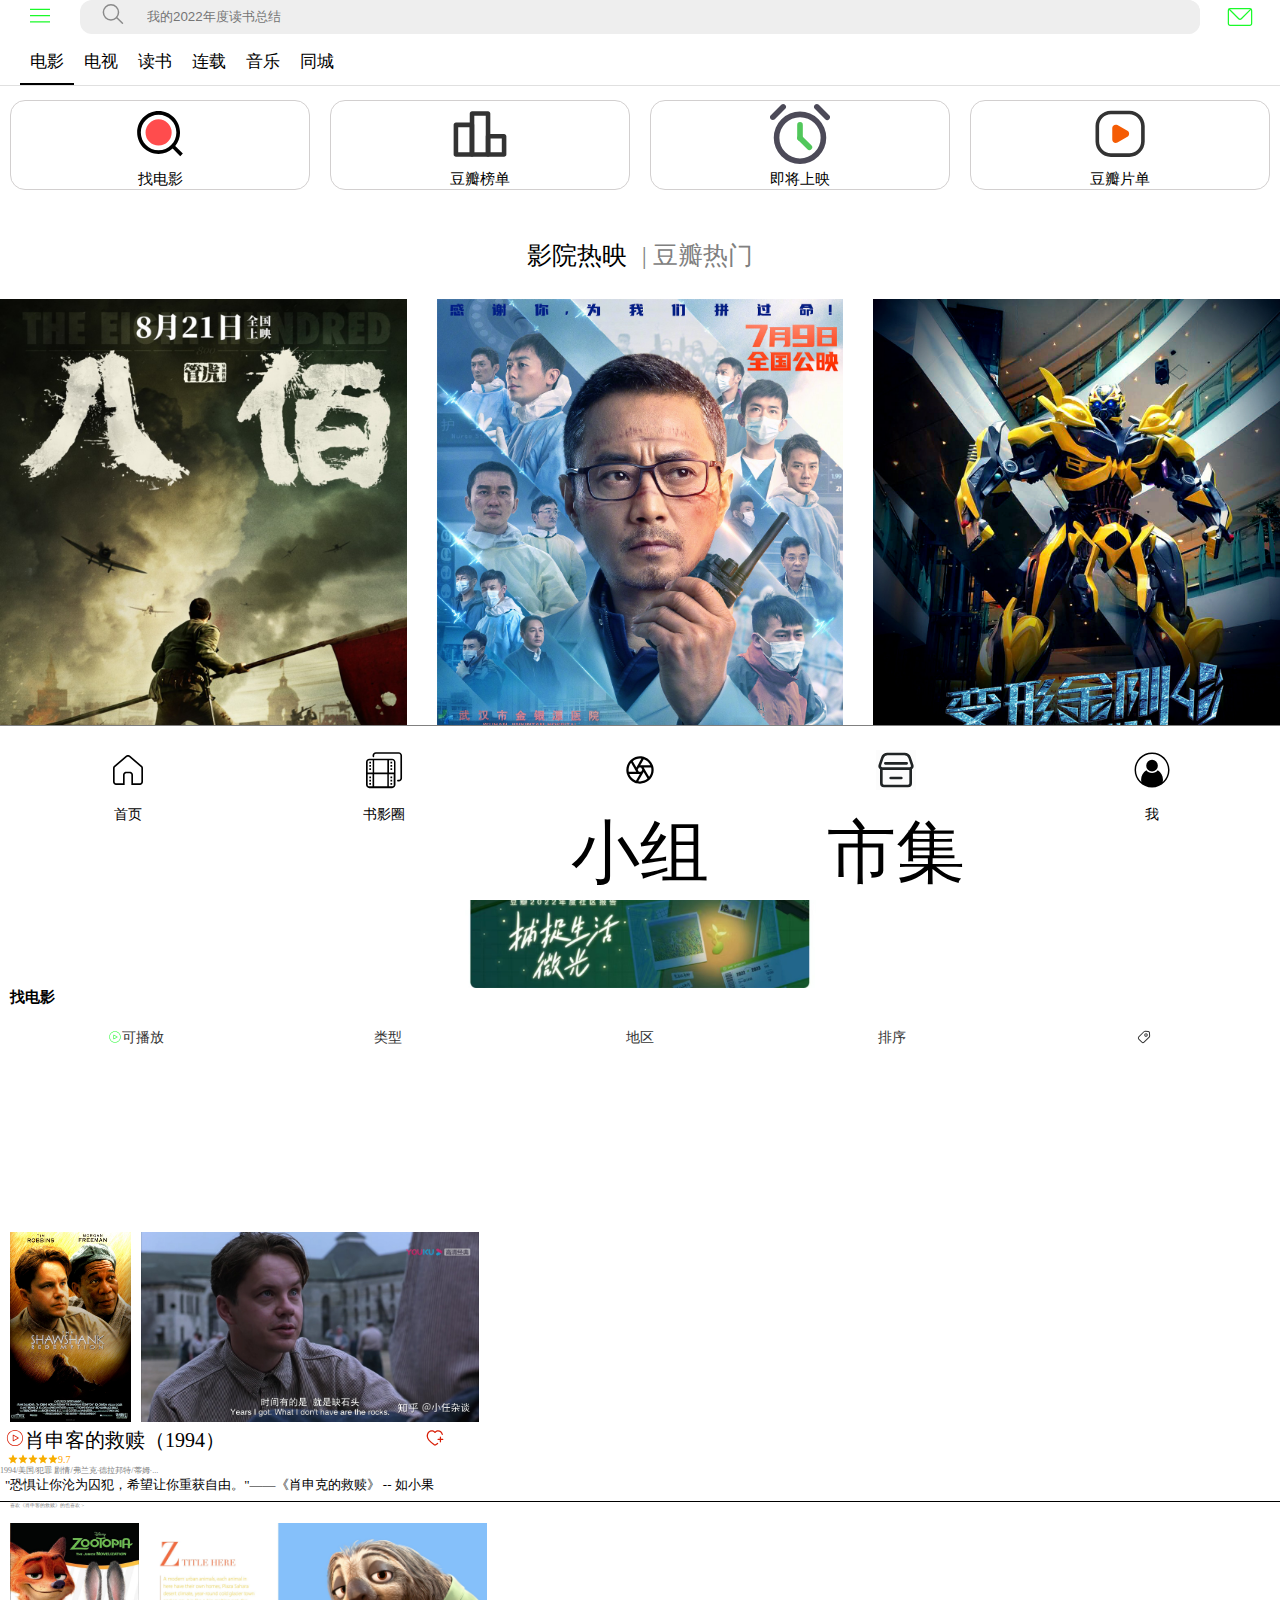
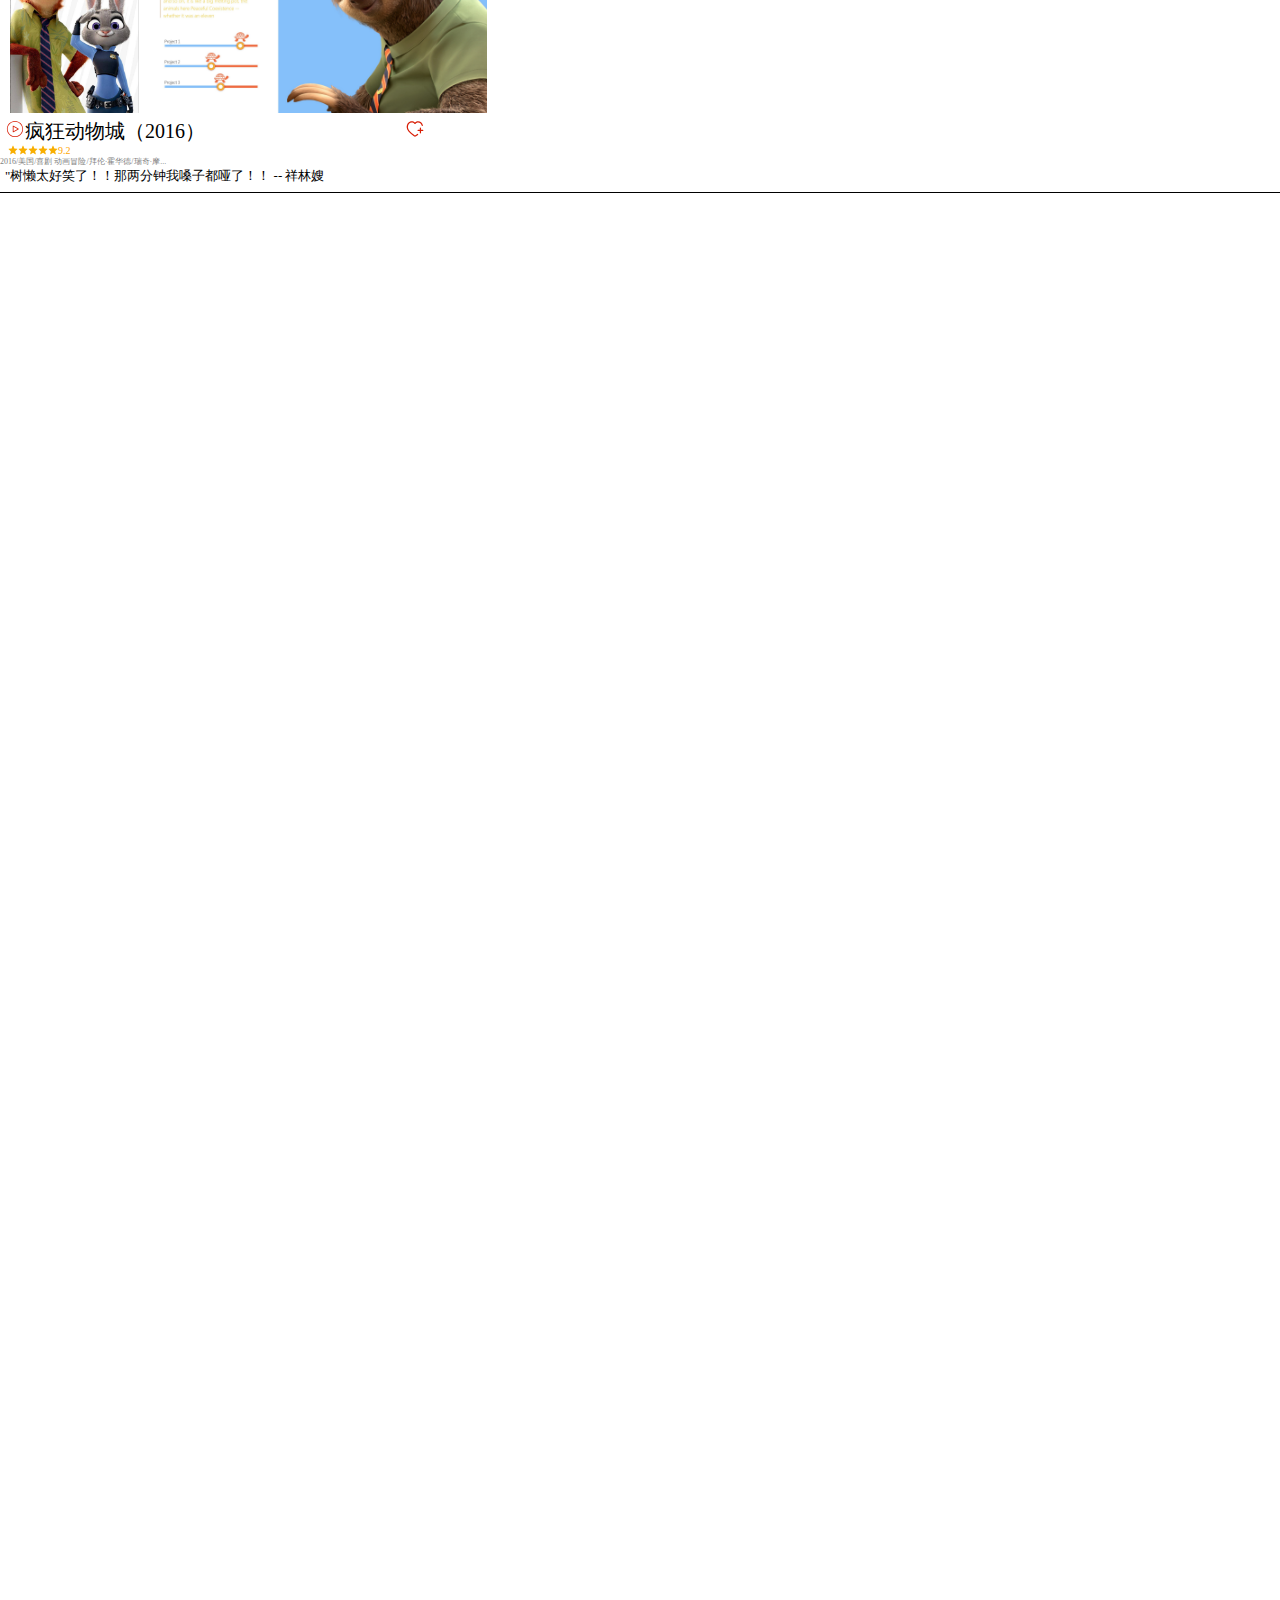
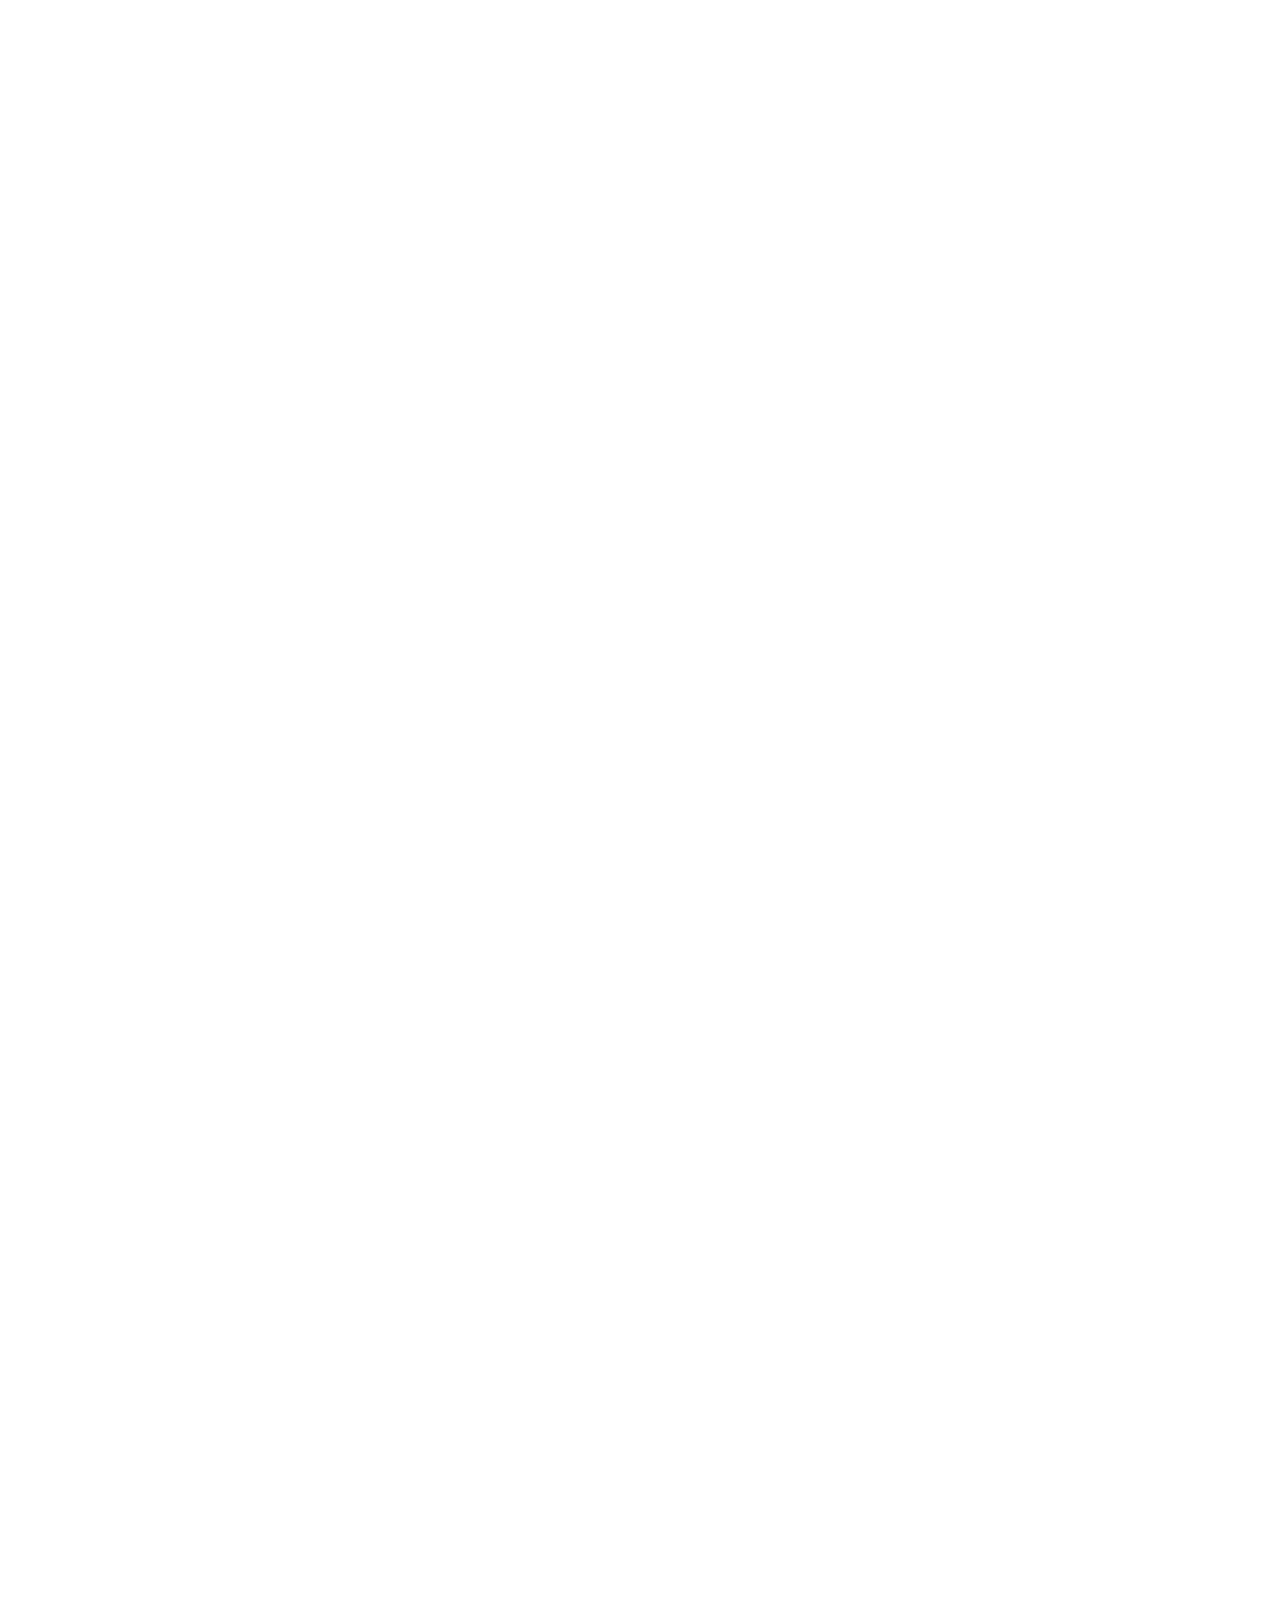
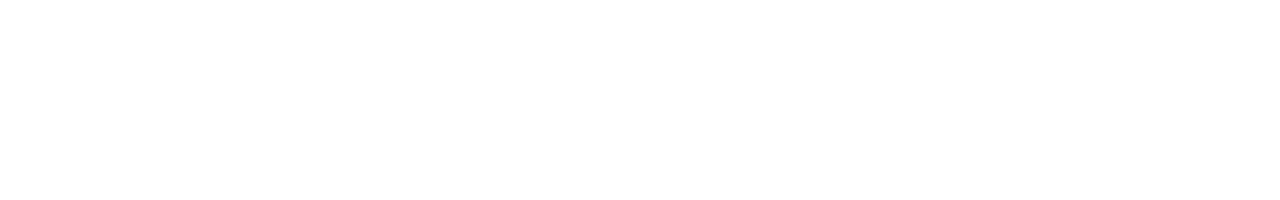
==== 3rd.html @ 73b3c6be "first app" ====
<!DOCTYPE html>
<html lang="en">

<head>
  <meta charset="UTF-8">
  <meta name="apple-mobile-web-app-capable" content="yes">
  <meta name="apple-mobile-web-app-status-bar-style" content="black">
  <meta name="format-detection" content="telephone=no">
  <meta name="viewport" content="width=device-width, initial-scale=1.0, maximum-scale=1.0, user-scalable=0, shrink-to-fit=no, viewport-fit=cover">
  <title>20001010421-周恩鳌</title>
  <script src="./font/iconfont.js"></script>
  <link rel="stylesheet" href="./css/pub.css">
  <link rel="stylesheet" href="./js/swiper/swiper-bundle.css">

  <style>
    .icon {
      width: 1em;
      height: 1em;
      vertical-align: -0.15em;
      fill: currentColor;
      overflow: hidden;
    }

    .botton {
      border-top-style: solid;
      border-width: 1px;
      border-color: gray;
      position: fixed;
      left: 0;
      bottom: 0;
      width: 100%;
      background-color: #fff;
      z-index: 9;
      display: flex;
    }

    .botton li {
      width: 20%;
      text-align: center;
    }

    .botton svg {
      font-size: 40px;
      margin: 5px auto;
    }

    #header {
      z-index: 9999;
      background-color: #fff;
      width: 100%;
      display: flex;
      margin-bottom: 4px;
      position: fixed;
    }

    #header>span:first-child {
      font-size: 30px;
      padding: 0 25px;

      line-height: 30px;
    }

    #header>div>span:nth-child(1) {

      font-size: 25px;
    }

    #header div {
      flex-grow: 1;
      background-color: #eee;
      border-radius: 12px;
      display: flex;
    }

    #header div span {
      margin: 0 20px;
      line-height: 30px;
    }

    #header input {
      border: none;
      outline: none;
      background-color: #eee;
      line-height: 30px;
      flex-grow: 1;
      border-radius: 12px;
    }

    #header>span:last-child {
      padding: 0 25px;
      font-size: 30px;
    }

    .tab {
      height: 5000px;



    }

    .tt {
      z-index: 9999;
      position: fixed;
      width: 100%;
      display: flex;
      border-bottom: 1px solid #e0e0e0;
      padding: 0 20px;
      margin-top: 40px;
      background-color: #fff;
    }

    .tt span {
      padding: 10px;
      text-align: center;
      font-size: 17px;
      background-color: #fff;

    }

    .tt .cur {
      border-bottom: 2px solid black;

      color: #000;



    }

    .tc {

      font-size: 60px;
      text-align: center;

      display: none;
    }

    .one {
      background-color: #fff;
      width: 100%;
      display: flex;
    }

    .one p {
      font-size: 15px;
    }

    .one li {
      border-style: solid;
      border-width: 1px;
      border-color: rgb(210, 207, 207);
      width: 25%;

      border-radius: 15px;
      margin: 100px 10px 0 10px;
    }

    div span {
      display: block;
      font-size: 25px;
      text-align: left;
    }

    .move {


      margin: 20px 0;


    }

    .move span {
      display: inline;

    }

    .move span:nth-child(2) {
      color: grey;
    }

    .swiper-slide {
      text-align: center;

    }

    .swiper-slide img {
      background-color: #eee;
      display: block;
      width: 100%;
      height: 100%;
      object-fit: cover;
    }

    .swiper-slide h4 {
      font-size: 10px;


    }

    .report {
      background-color: #fff;
      height: 100px;
      display: flex;
      margin: 0 auto;
      width: fit-content;

    }

    .found-move>h3 {
      font-size: 15px;
      text-align: left;
      Text-indent: 10px;
    }
    li {
      list-style-type: none;
    }

    a {
      text-decoration: none;
      font-size: 14px;
    }

    .nav,
    .bav {
      height: 200px;
      margin: 10px;
    }

    .nav>li,
    .bav>li {
      position: relative;
      float: left;
      width: 20%;
      height: 41px;
      text-align: center;
      font-size: 20px;
    }

    .nav li a,
    .bav li a {
      display: block;
      width: 100%;
      height: 100%;
      line-height: 41px;
      color: #333;
    }

    .nav>li>a:hover,
    .bav>li>a:hover {
      background-color: #eee;

    }

    .nav ul,
    .bav ul {
      display: none;
      position: absolute;

      left: 0;
      width: 100%;


    }

    .nav ul li,
    .bav ul li {
      border-radius: 7px;
      margin: 10px 0;
      border: 1px solid rgb(198, 195, 195);
    }

    .nav ul li a:hover,
    .bav ul li a:hover {
      background-color: rgb(225, 254, 225);
      color: rgb(6, 211, 6);
    }

    .bofang {
      margin-left: 5px;
      display: flex;
      height: 200px;
    }

    .bofang img {
      margin: 5px;
    }

    .name p {
      float: left;
      font-size: 20px;
      text-align: left;
      text-indent: 5px;
    }

    .name span {
      float: left;
      display: block;
      font-size: 20px;

    }

    .name span:nth-child(3) {
      margin-left: 200px;
    }

    .star {
      color: orange;
      clear: both;
      font-size: 10px;
      display: flex;
      margin-left: 8px;

    }

    .introduction {
      word-wrap: break-word;
    }

    .introduction span:first-child {
      font-size: 8px;
      color: grey;

    }

    .introduction p {
      width: 100%;
      font-size: 13px;
      border-bottom: 1px solid black;
      padding-bottom: 7px;
    }

    .like span {
      font-size: 5px;
      margin: 10px 10px;
      color: grey;


    }

    .jlist {


      margin-left: 10px;
    }

    .jlist>li {
      display: block;
      background-color: rgb(250, 250, 250);
      text-align: left;
      margin: 8px;


    }

    .txt {
      flex-grow: 1;
      
      display: flex;
      flex-wrap: wrap;
      /* 换行 */

    }

    .txt span {
      font-size: 5px;
      color: #a9a9a9a9;
      line-height: 18px;
      margin: 0;
    }

    .txt p {
      font-size: 20px;
      line-height: 32px;
      width: 100%;
    }

    .news {


      margin-left: 8px;
    }

    .jlist img {
      display: flex;
      width: 100%;
      height: 200px;

    }
  </style>
</head>

<body>
  <header id="header">
    <span>
      <svg class="icon" aria-hidden="true">
        <use xlink:href="#icon-caidan_o-copy"></use>
      </svg>
    </span>
    <div>
      <span>
        <svg class="icon" aria-hidden="true">
          <use xlink:href="#icon-Magnifier"></use>
        </svg>
      </span>
      <input type="text" placeholder="我的2022年度读书总结">

    </div>
    <span>
      <svg class="icon" aria-hidden="true">
        <use xlink:href="#icon-xinfeng"></use>
      </svg>
    </span>

  </header>
 






  <div class="tab">
    <div class="tt">
      <span class="cur">电影</span>
      <span>电视</span>
      <span>读书</span>
      <span>连载</span>
      <span>音乐</span>
      <span>同城</span>
    </div>
    <div class="tc" style="display:block">
      <ul class="one">
        <li>

          <svg class="icon" aria-hidden="true">
            <use xlink:href="#icon-sousuo"></use>
          </svg>
          <p>找电影</p>

        </li>

        <li>
          <svg class="icon" aria-hidden="true">
            <use xlink:href="#icon-bangdan"></use>
          </svg>
          <p>豆瓣榜单</p>
        </li>
        <li>
          <svg class="icon" aria-hidden="true">
            <use xlink:href="#icon-daojishi"></use>
          </svg>
          <p>即将上映</p>
        </li>
        <li>
          <svg class="icon" aria-hidden="true">
            <use xlink:href="#icon-bofang"></use>
          </svg>
          <p>豆瓣片单</p>
        </li>

      </ul>

      <div class="move">
        <span>影院热映</span>
        <span>| 豆瓣热门</span>


      </div>
      <div class="swiper mySwiper">
        <div class="swiper-wrapper">
          <div class="swiper-slide"> <img src="./img/bb.png" alt=" ">
            <h4>八佰</h4>
          </div>

          <div class="swiper-slide"><img src="./img/zgys.jpg" alt="">
            <h4>中国医生</h4>
          </div>
          <div class="swiper-slide"><img src="./img/bxjg4.png" alt="">
            <h4>变形金刚4</h4>
          </div>
          <div class="swiper-slide"><img src="./img/shxd.png" alt="">
            <h4>扫黑行动</h4>
          </div>
          <div class="swiper-slide"><img src="./img/mss.png" alt="">
            <h4>魔术师</h4>
          </div>
          <div class="swiper-slide"><img src="./img/wlgt.png" alt="">
            <h4>万里归途</h4>
          </div>
          <div class="swiper-slide"><img src="./img/afd.png" alt="">
            <h4>阿凡达：水之道</h4>
          </div>
          <div class="swiper-slide"><img src="./img/hhw.png" alt="">
            <h4>航海王</h4>
          </div>
          <div class="swiper-slide"><img src="./img/zzsc.png" alt="">
            <h4>沼泽深处的女孩</h4>
          </div>
        </div>
        <div class="swiper-pagination"></div>
        <div class="report">
          <img src="./img/20221218105411.jpg" alt="">
        </div>
        <div class="found-move">
          <h3>找电影</h3>
     
          <ul class="nav">
            <li>
              <a href="#"><svg class="icon" aria-hidden="true">
                  <use xlink:href="#icon-bofang1"> </use>
                </svg>可播放</a>
              <ul>
                <li>
                  <a href="">钢琴</a>
                </li>
                <li>

                  <a href="">爵士乐</a>
                </li>
                <li>
                  <a href="">警匪</a>
                </li>
              </ul>
            </li>
            <li>
              <a href="#">类型</a>
              <ul>
                <li>
                  <a href="">科幻</a>
                </li>
                <li>

                  <a href="">惊悚</a>
                </li>
                <li>
                  <a href="">喜剧</a>
                </li>
              </ul>
            </li>
            <li>
              <a href="#">地区</a>
              <ul>
                <li>
                  <a href="">美国</a>
                </li>
                <li>
                  <a href="">韩国</a>
                </li>
                <li>
                  <a href="">中国</a>
                </li>
              </ul>
            </li>
            <li>
              <a href="#">排序</a>
              <ul>
                <li>
                  <a href="">综合排序</a>
                </li>
                <li>
                  <a href="">近期热度</a>
                </li>
                <li>
                  <a href="">高分优先</a>
                </li>
              </ul>
            </li>
            <li>
              <a href="#"><svg class="icon" aria-hidden="true">
                  <use xlink:href="#icon-tag"> </use>
                </svg> </a>

            </li>
          </ul>
          <div class="bofang">
            <img src="./img/022945t2ceojyziumuo85i.jpg" alt="">
            <img src="./img/v2-3ebbb1c2c85be0e8a88e76271f45fd91_r.jpg" alt="">

          </div>
          <div class="name">
            <p>
              <svg class="icon" aria-hidden="true">
                <use xlink:href="#icon-bofang1-copy"> </use>
              </svg>
            </p>
            <span>
              肖申客的救赎（1994）
            </span>
            <span>
              <svg class="icon" aria-hidden="true">
                <use xlink:href="#icon-xiangkan"></use>
              </svg>

            </span>
            <ul class="star">
              <li>
                <svg class="icon" aria-hidden="true">
                  <use xlink:href="#icon-star"></use>
                </svg>
              </li>
              <li>
                <svg class="icon" aria-hidden="true">
                  <use xlink:href="#icon-star"></use>
                </svg>
              </li>
              <li>
                <svg class="icon" aria-hidden="true">
                  <use xlink:href="#icon-star"></use>
                </svg>
              </li>
              <li>
                <svg class="icon" aria-hidden="true">
                  <use xlink:href="#icon-star"></use>
                </svg>
              </li>
              <li>
                <svg class="icon" aria-hidden="true">
                  <use xlink:href="#icon-star"></use>
                </svg>
              </li>
              <li>
                9.7
              </li>

            </ul>
            <div class="introduction">
              <span>
                1994/美国/犯罪 剧情/弗兰克·德拉邦特/蒂姆·...
              </span>
              <p>"恐惧让你沦为囚犯，希望让你重获自由。"——《肖申克的救赎》 -- 如小果</p>

            </div>
          </div>
          <div class="like"><span>喜欢《肖申客的救赎》的也喜欢 ></span>
          </div>

          <div class="bofang">
            <img src="./img/6045ea3cd7f8a70001752735+L.png" alt="">
            <img src="./img/0169a356ea6c506ac7255885dc6f92.jpg@2o.jpg" alt="">

          </div>
          <div class="name">
            <p>
              <svg class="icon" aria-hidden="true">
                <use xlink:href="#icon-bofang1-copy"> </use>
              </svg>
            </p>
            <span>
              疯狂动物城（2016）
            </span>
            <span>
              <svg class="icon" aria-hidden="true">
                <use xlink:href="#icon-xiangkan"></use>
              </svg>

            </span>
            <ul class="star">
              <li>
                <svg class="icon" aria-hidden="true">
                  <use xlink:href="#icon-star"></use>
                </svg>
              </li>
              <li>
                <svg class="icon" aria-hidden="true">
                  <use xlink:href="#icon-star"></use>
                </svg>
              </li>
              <li>
                <svg class="icon" aria-hidden="true">
                  <use xlink:href="#icon-star"></use>
                </svg>
              </li>
              <li>
                <svg class="icon" aria-hidden="true">
                  <use xlink:href="#icon-star"></use>
                </svg>
              </li>
              <li>
                <svg class="icon" aria-hidden="true">
                  <use xlink:href="#icon-star"></use>
                </svg>
              </li>
              <li>
                9.2
              </li>

            </ul>
            <div class="introduction">
              <span>
                2016/美国/喜剧 动画冒险/拜伦·霍华德/瑞奇·摩...
              </span>
              <p>"树懒太好笑了！！那两分钟我嗓子都哑了！！ -- 祥林嫂</p>

            </div>
          </div>
          <!-- // -->



        </div>
      </div>

    </div>
    <div class="tc">
      <ul class="one">
        <li>

          <svg class="icon" aria-hidden="true">
            <use xlink:href="#icon-sousuo"></use>
          </svg>
          <p>找电视</p>

        </li>

        <li>
          <svg class="icon" aria-hidden="true">
            <use xlink:href="#icon-bangdan"></use>
          </svg>
          <p>豆瓣榜单</p>
        </li>
        <li>
          <svg class="icon" aria-hidden="true">
            <use xlink:href="#icon-daojishi"></use>
          </svg>
          <p>即将上映</p>
        </li>
        <li>
          <svg class="icon" aria-hidden="true">
            <use xlink:href="#icon-jihuabiao"></use>
          </svg>
          <p>播出时间表</p>
        </li>

      </ul>
      <div class="move">
        <span>热播新剧</span>
        <span>| 热播综艺</span>


      </div>

      <div class="swiper mySwiper">
        <div class="swiper-wrapper">
          <div class="swiper-slide"> <img src="./img/qy.jpg" alt=" ">
            <h4>庆余年</h4>
          </div>

          <div class="swiper-slide"><img src="./img/dssnz.jpg" alt="">
            <h4>大宋少年志</h4>
          </div>
          <div class="swiper-slide"><img src="./img/ygz.jpg" alt="">
            <h4>勇敢者</h4>
          </div>
          <div class="swiper-slide"><img src="./img/qgjc.jpg" alt="">
            <h4>千古玦尘</h4>
          </div>
          <div class="swiper-slide"><img src="./img/djdh2.jpg" alt="">
            <h4>大江大河2</h4>
          </div>
          <div class="swiper-slide"><img src="./img/dqg.jpg" alt="">
            <h4>大秦赋</h4>
          </div>
          <div class="swiper-slide"><img src="./img/wdqk.jpg" alt="">
            <h4>武动乾坤</h4>
          </div>
          <div class="swiper-slide"><img src="./img/xsj.jpg" alt="">
            <h4>新世界</h4>
          </div>
          <div class="swiper-slide"><img src="./img/ldx.jpg" alt="">
            <h4>狼殿下</h4>
          </div>
        </div>
        <div class="swiper-pagination"></div>
        <div class="report">
          <img src="./img/20221218213348.jpg" alt="">
        </div>
        <div class="found-move">
          <h3>找电视</h3>
          <ul class="bav">
            <li>
              <a href="#"><svg class="icon" aria-hidden="true">
                  <use xlink:href="#icon-bofang1"> </use>
                </svg>可播放</a>
              <ul>
                <li>
                  <a href="">文化</a>
                </li>
                <li>

                  <a href="">亲情</a>
                </li>
                <li>
                  <a href="">感人</a>
                </li>
              </ul>
            </li>
            <li>
              <a href="#">类型</a>
              <ul>
                <li>
                  <a href="">喜剧</a>
                </li>
                <li>

                  <a href="">爱情</a>
                </li>
                <li>
                  <a href="">古装</a>
                </li>
              </ul>
            </li>
            <li>
              <a href="#">地区</a>
              <ul>
                <li>
                  <a href="">意大利</a>
                </li>
                <li>
                  <a href="">俄罗斯</a>
                </li>
                <li>
                  <a href="">华语</a>
                </li>
              </ul>
            </li>
            <li>
              <a href="#">排序</a>
              <ul>
                <li>
                  <a href="">综合排序</a>
                </li>
                <li>
                  <a href="">近期热度</a>
                </li>
                <li>
                  <a href="">首播时间</a>
                </li>
              </ul>
            </li>
            <li>
              <a href="#"><svg class="icon" aria-hidden="true">
                  <use xlink:href="#icon-tag"> </use>
                </svg> </a>

            </li>
          </ul>
          <ul class="jlist">

          </ul>
          <div>

          </div>
        </div>

      </div>
      <div class="tc">
</div>
      <div class="tc">

      </div>
      <div class="tc">


      </div>
      <div class="tc">

      </div>
    </div>




    <ul class="botton">
      <li>
        <a href="./index.html">
          <svg class="icon" aria-hidden="true">
            <use xlink:href="#icon-shouye1"></use>
          </svg>
          <p>首页</p>
        </a>
      </li>
      <li>
        <a href="./3rd.html">
        <svg class="icon" aria-hidden="true">
          <use xlink:href="#icon-iconset0129"></use>
        </svg>
        <p>书影圈</p>
      </a>
      </li>
      <li>
        <svg class="icon" aria-hidden="true">
          <use xlink:href="#icon-pengyouquan"></use>
        </svg>
        <p>小组</p>
      </li>
      <li>
        <svg class="icon" aria-hidden="true">
          <use xlink:href="#icon-shangcheng"></use>
        </svg>
        <p>市集</p>
      </li>
      <li>
        <a href="./2nd.html">
        <svg class="icon" aria-hidden="true">
          <use xlink:href="#icon-wode"></use>
        </svg>
        <p>我</p>
      </a>
      </li>
    </ul>
    
    <script src="./js/tab.js">
    </script>


    <script src="./js/swiper/swiper-bundle.min.js"> </script>
    <script>
      var swiper = new Swiper(".mySwiper", {
        slidesPerView: 3,
        spaceBetween: 30,
        freeMode: true,

      });
    </script>
    <script>
      // 1. 获取元素
      var nav = document.querySelector('.nav');
      var lis = nav.children; // 得到3个小li
      // 2.循环注册事件
      for (var i = 0; i < lis.length; i++) {
        lis[i].onmouseover = function () {
          this.children[1].style.display = 'block';
        }
        lis[i].onmouseout = function () {
          this.children[1].style.display = 'none';
        }
      }
    </script>
    <script>
      // 1. 获取元素
      var nav = document.querySelector('.bav');
      var lis = nav.children;  
  
      for (var i = 0; i < lis.length; i++) {
        lis[i].onmouseover = function () {
          this.children[1].style.display = 'block';
        }
        lis[i].onmouseout = function () {
          this.children[1].style.display = 'none';
        }
      }
      var jarr = [{

        title: "庆余年 (2019)",
        news: "2019/中国大陆/剧情 古装/ 孙皓/张若昀  李沁...",
        link: "#",
        img: "./img/qyn.jpg"

      },
      {
        title: "爱情公寓4 (2014)",
        news: "2014/中国大陆/喜剧  爱情/ 韦正/娄艺潇 陈赫...",
        link: "#",
        img: "./img/aqgy4.jpg"
      },
      {
        title: "且试天下 (2022)",
        news: "2012/中国大陆/剧情  爱情/ 尹涛/杨洋  赵露思...",
        link: "#",
        img: "./img/qstx.jpg"
      },
      {
        title: "猎罪图鉴 (2022)",
        news: "2022/中国大陆/悬疑  犯罪/  邢键钧/檀健次  金世佳...",
        link: "#",
        img: "./img/lztj.jpg"
      },
      {
        title: "开端 (2022)",
        news: "2022/中国大陆/剧情  爱情/  孙墨龙/ 白敬亭   赵今麦...",
        link: "#",
        img: "./img/kd.jpg"
      }]

      var jlist = document.querySelector(".jlist")
      //dom
      jarr.forEach((v, i) => {
        var nli = document.createElement("li")  
        nli.innerHTML = `
            <a href="#">
                    <img src="${v.img}">
                 </a> 
                <div class="txt">
                    <p>${v["title"]}</p>
                    <span class="news">${v.news}</span>
                </div>
                
            `;

   
        jlist.appendChild(nli); 
      })
    </script>
</body>

</html>
---- css/pub.css ----
h1,h2,h3,h4,h5,h6,ul,p,body,form,dl,dd,dt{
    padding: 0;
    margin: 0;
}
ul{
    list-style:none;
}
a{
    text-decoration: none;
    color: #000;
}
 
img{
    border: none;
    display: block;
}
body{
    min-width:320px;
    margin:0 auto;/* 加max-width时增加该属性 */
    overflow-x: hidden;
}
html{
    font-size:5.4vw;/* rem,另外可以用media query实现 */
}
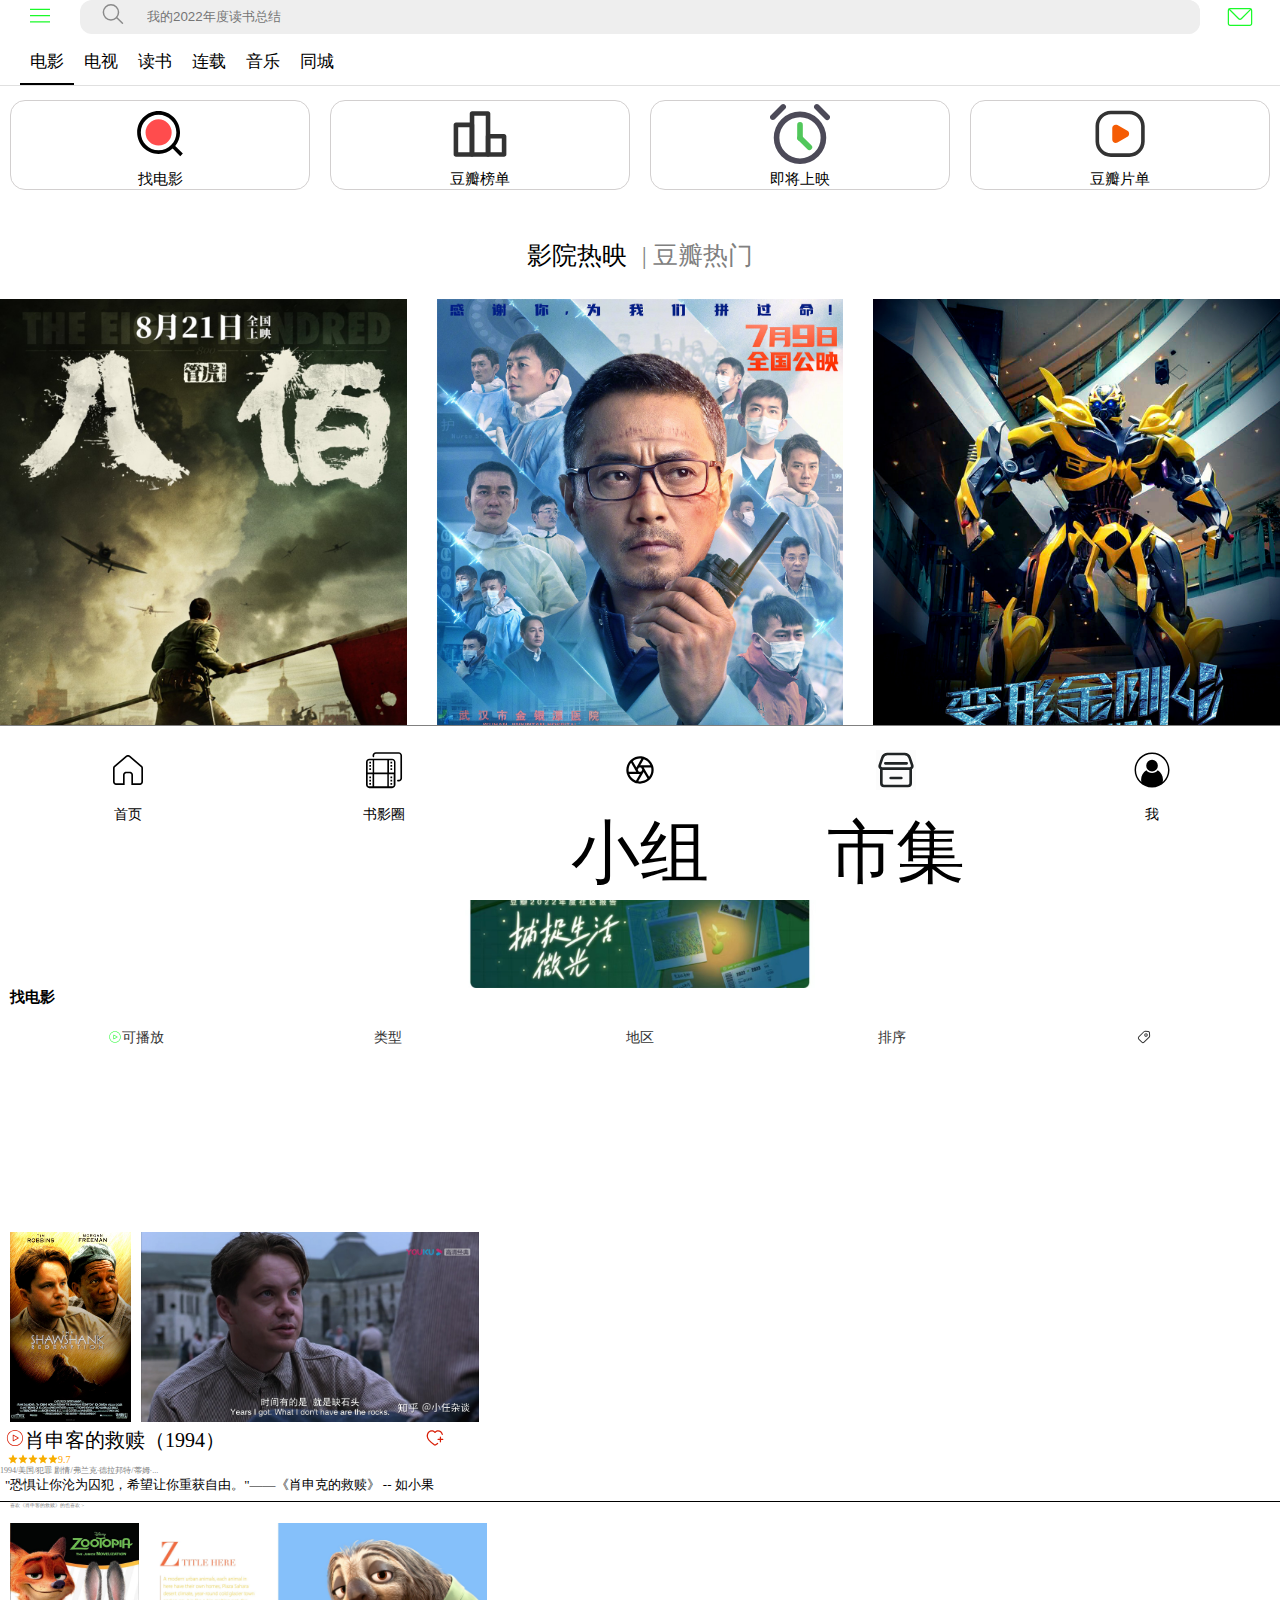
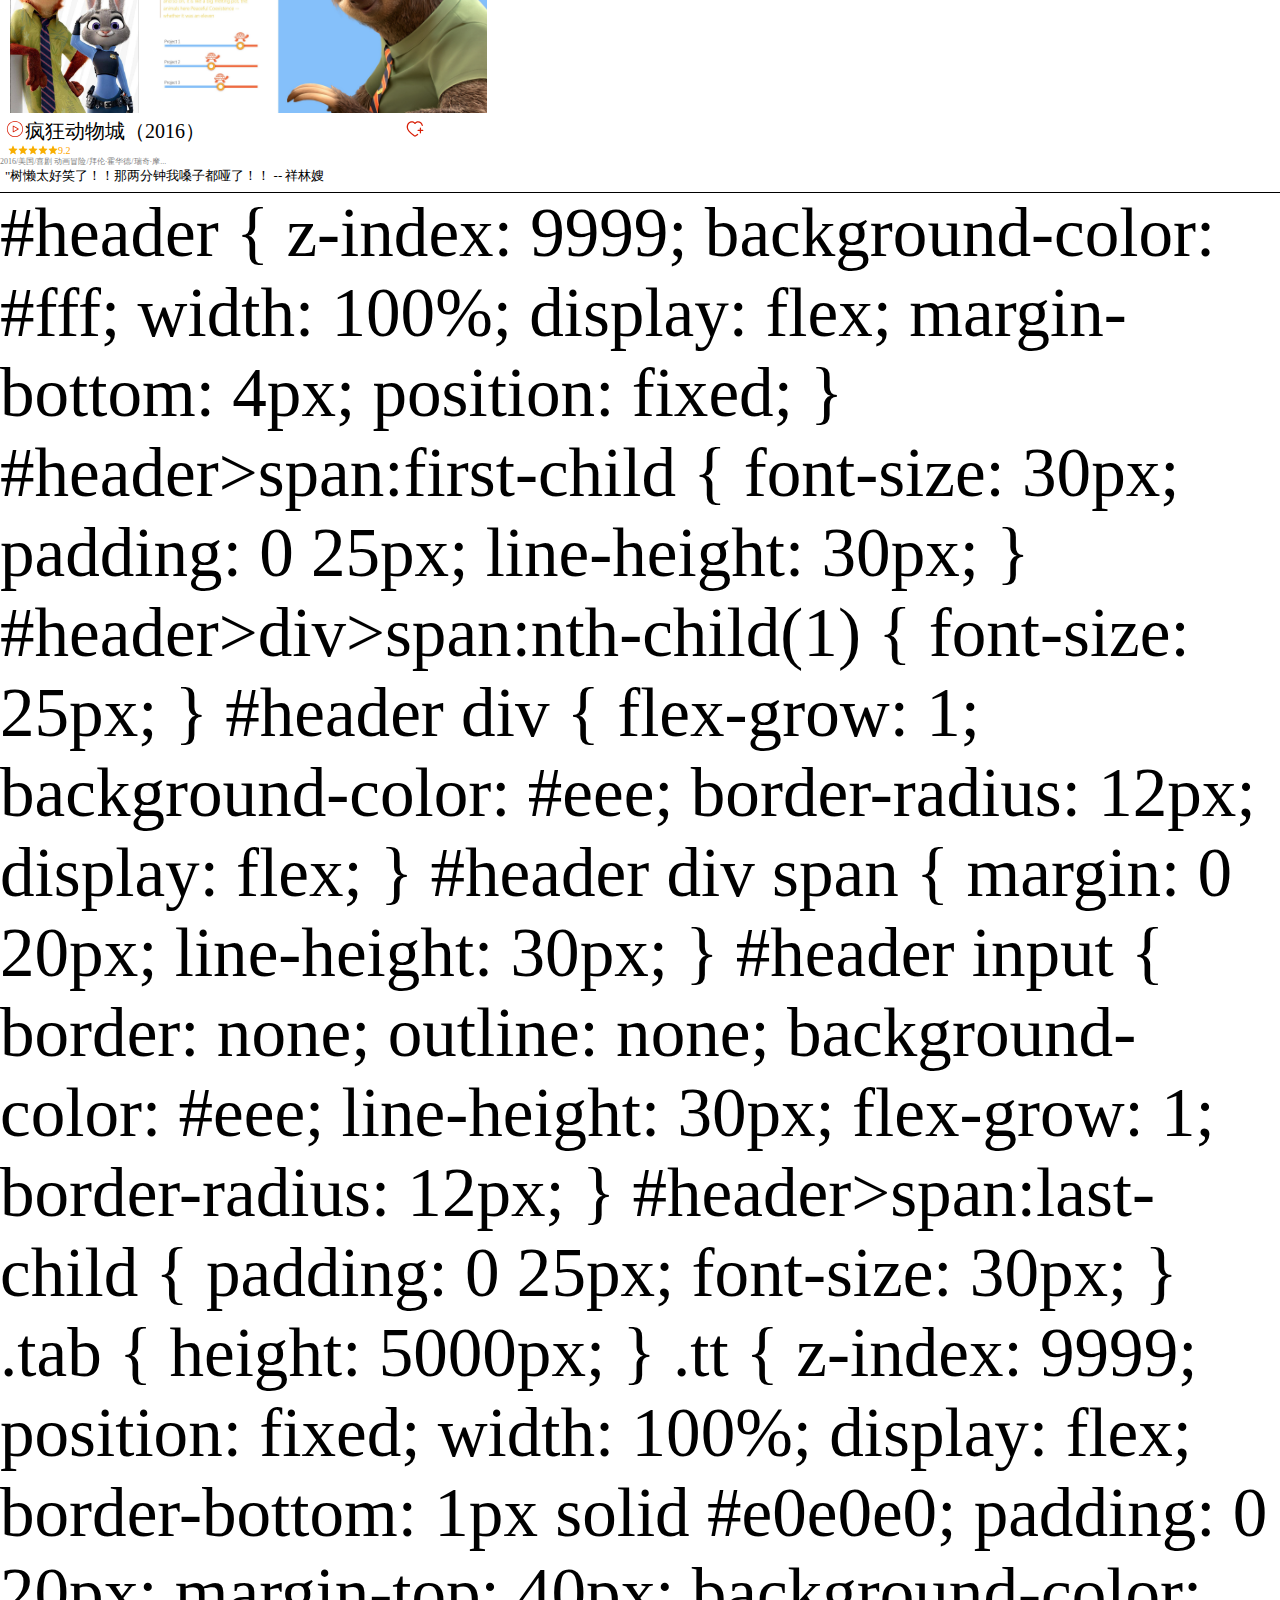
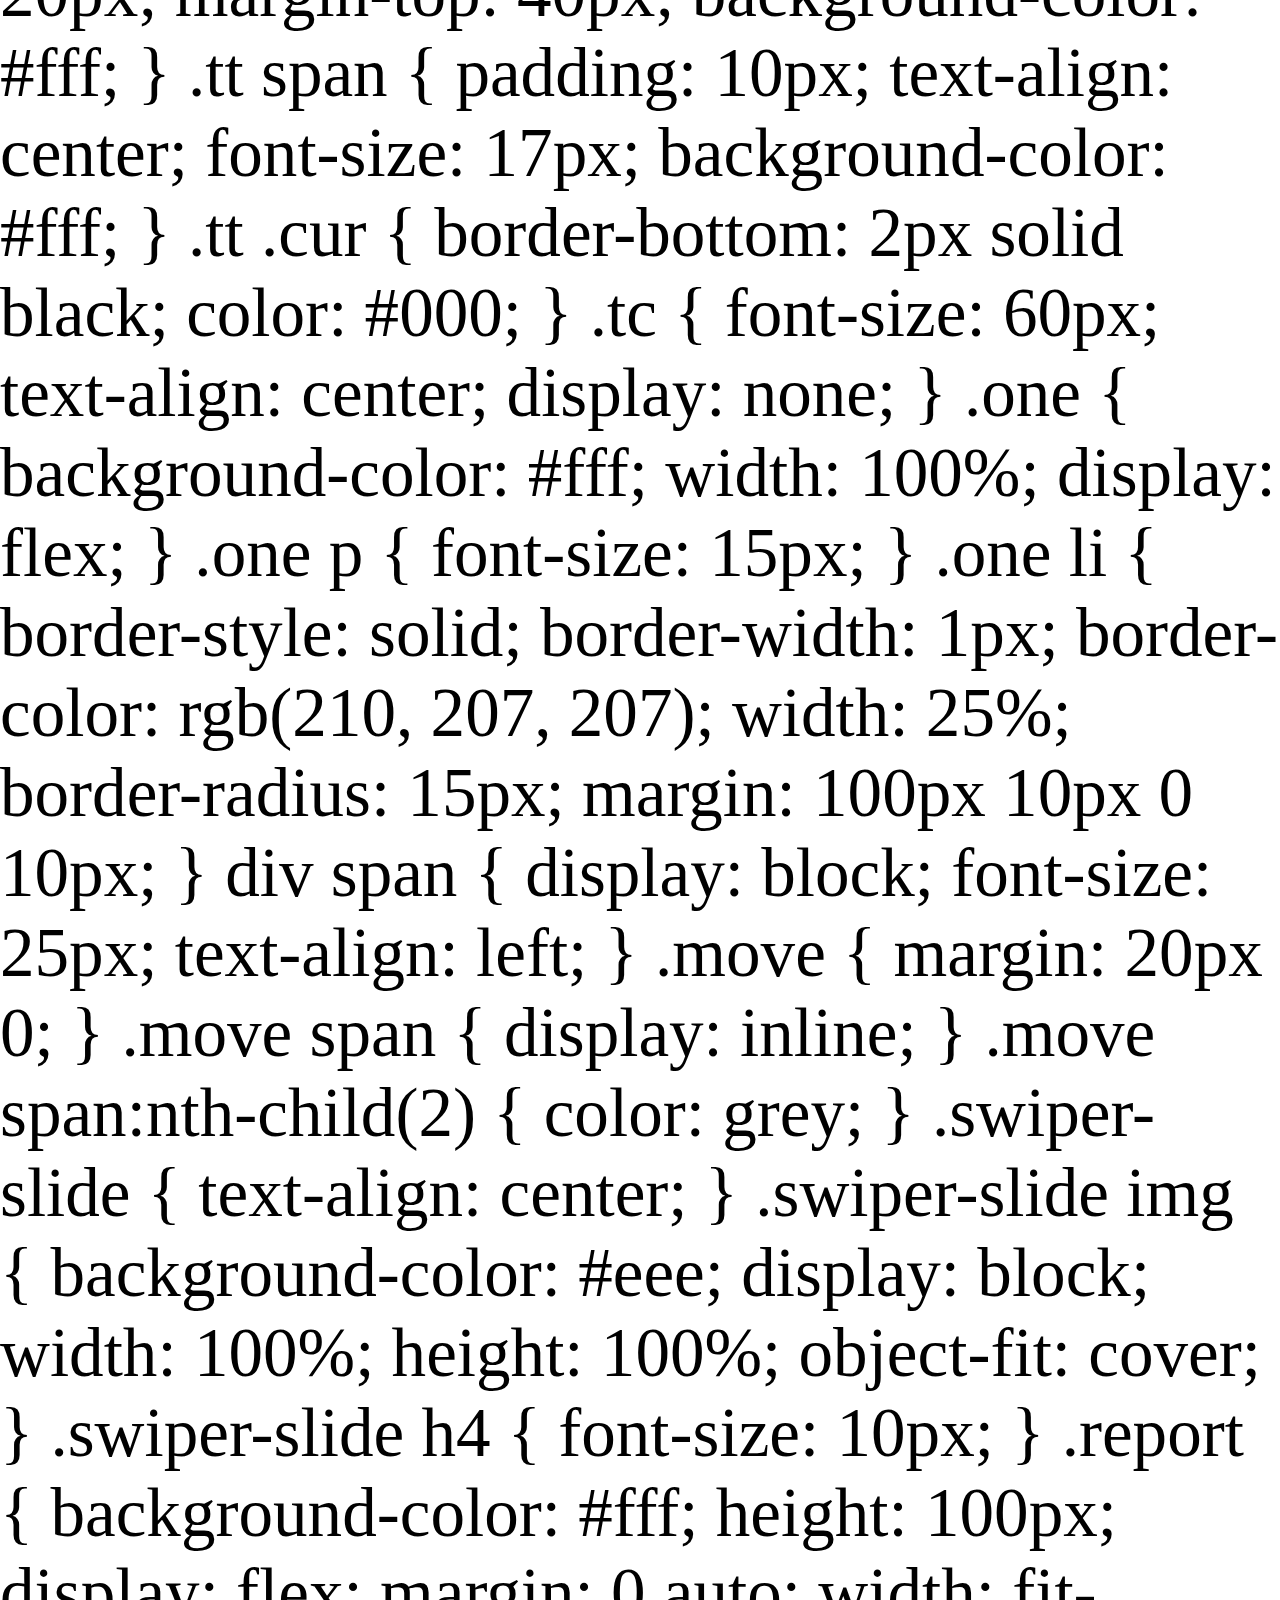
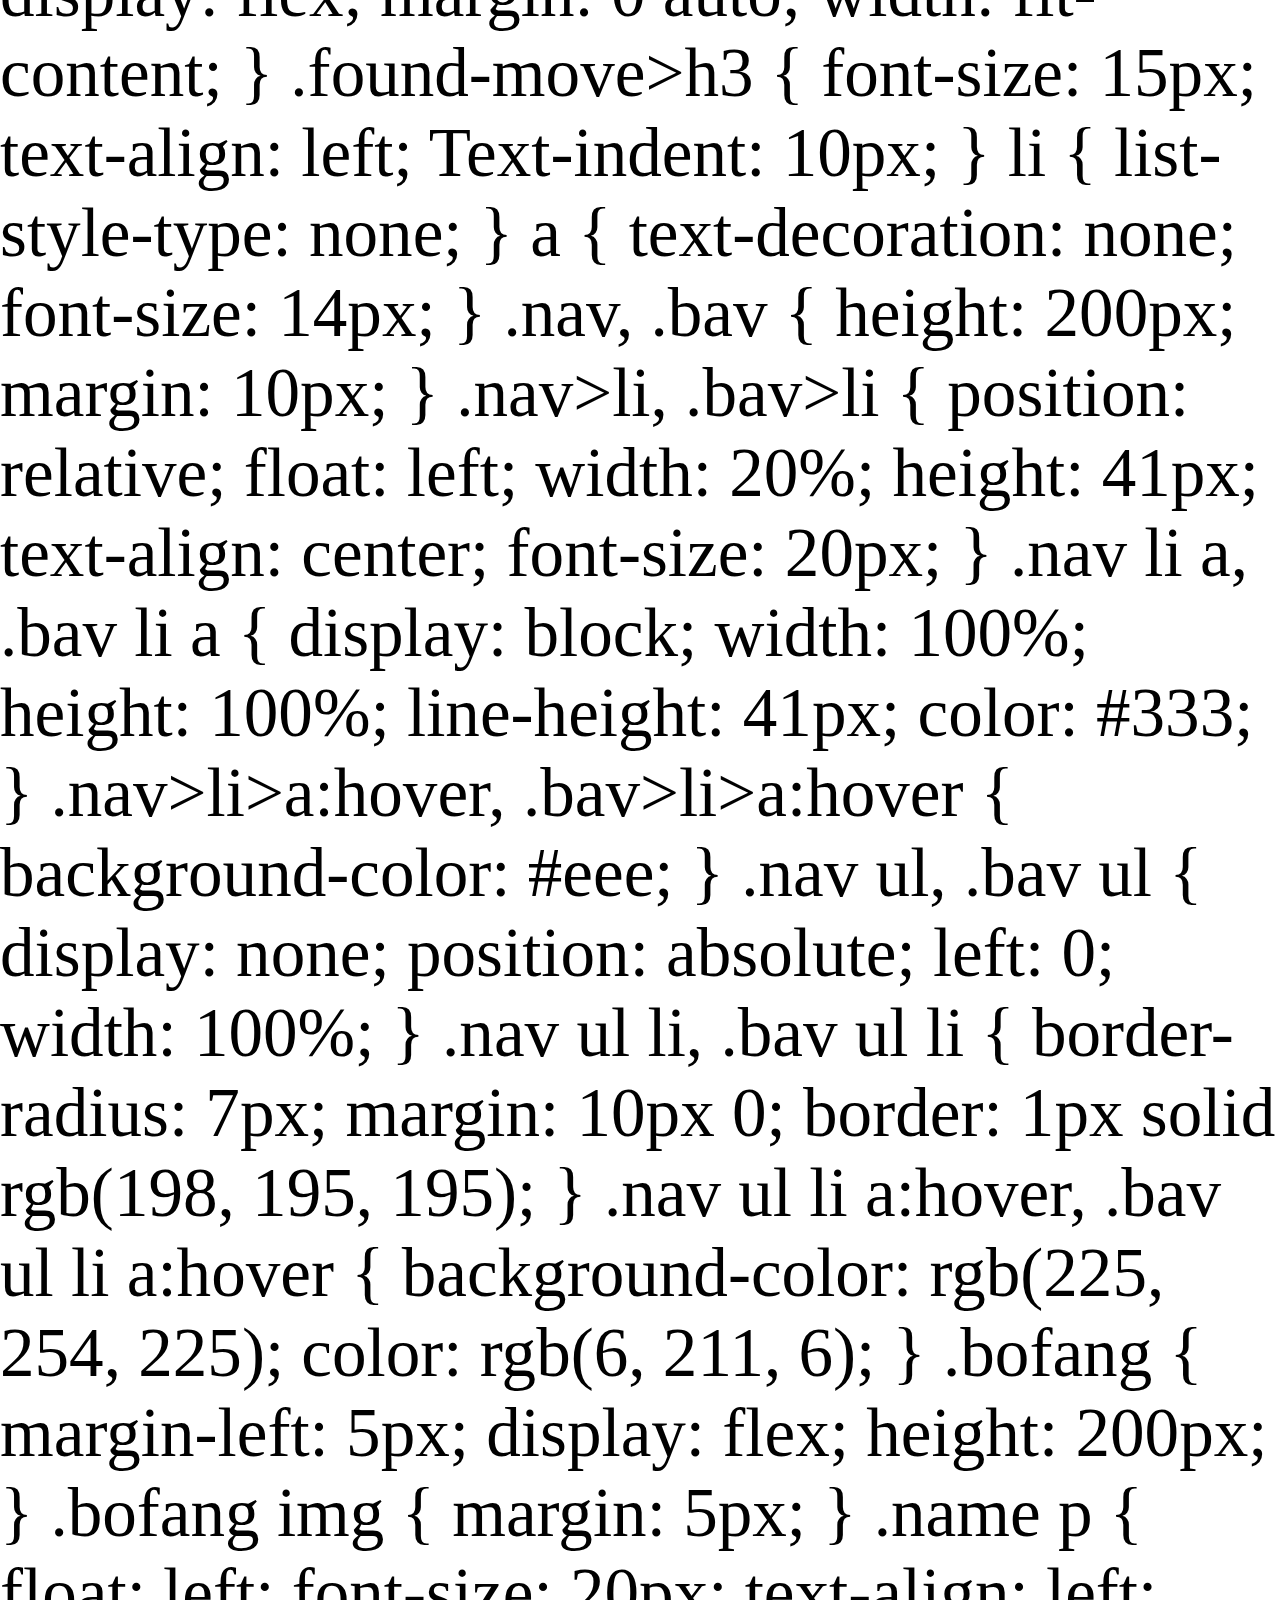
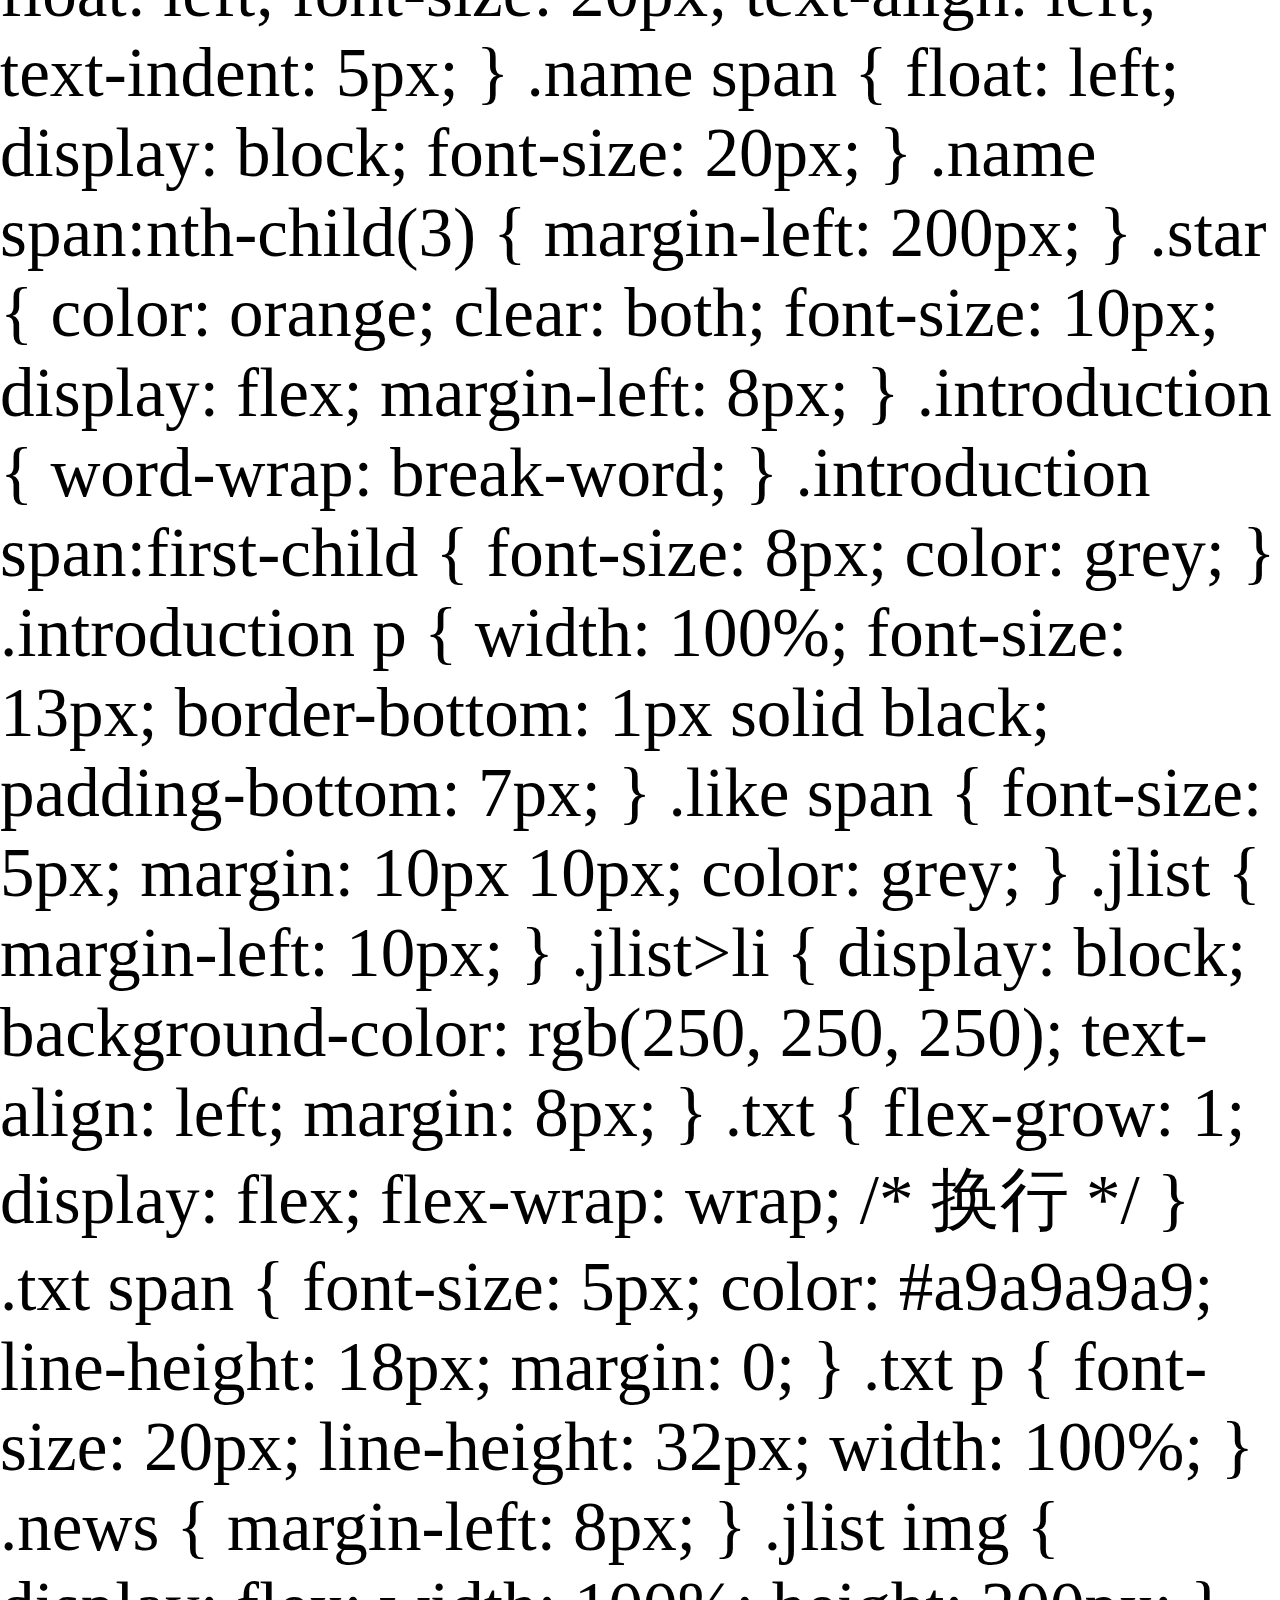
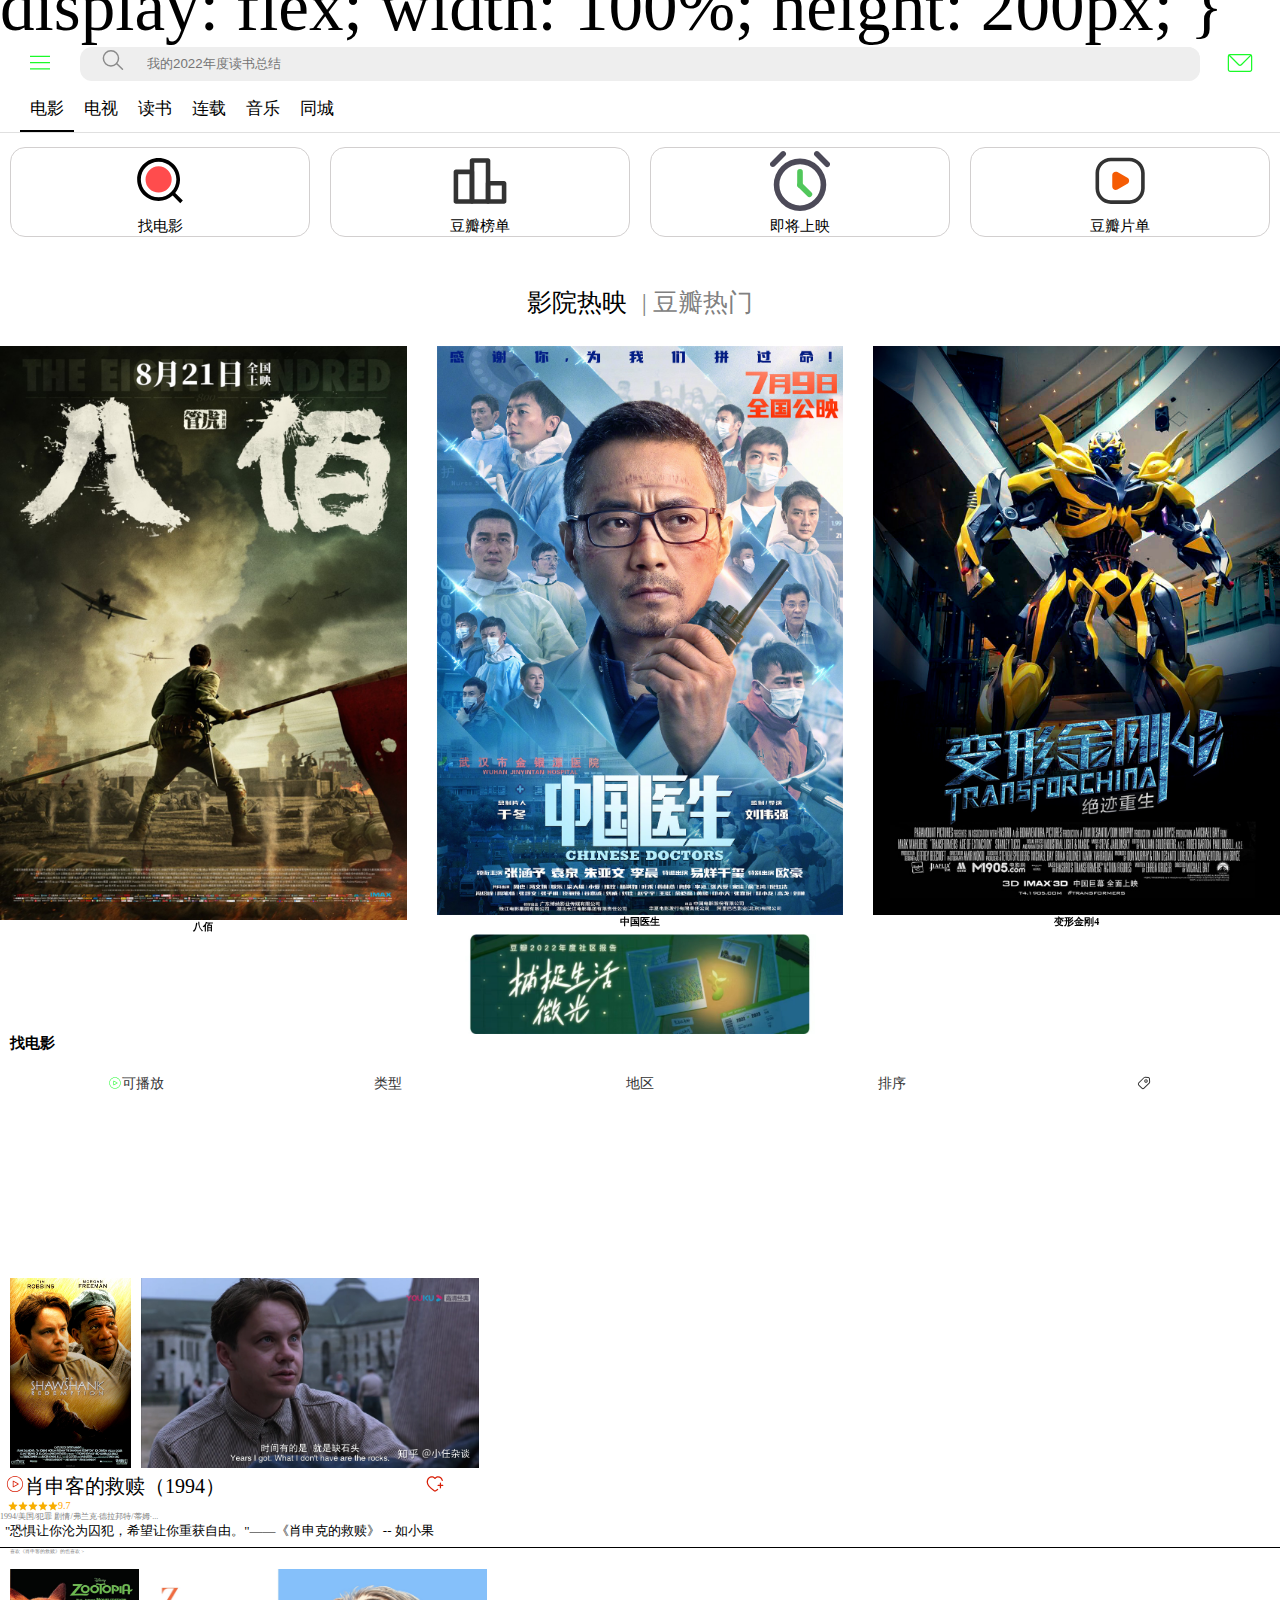
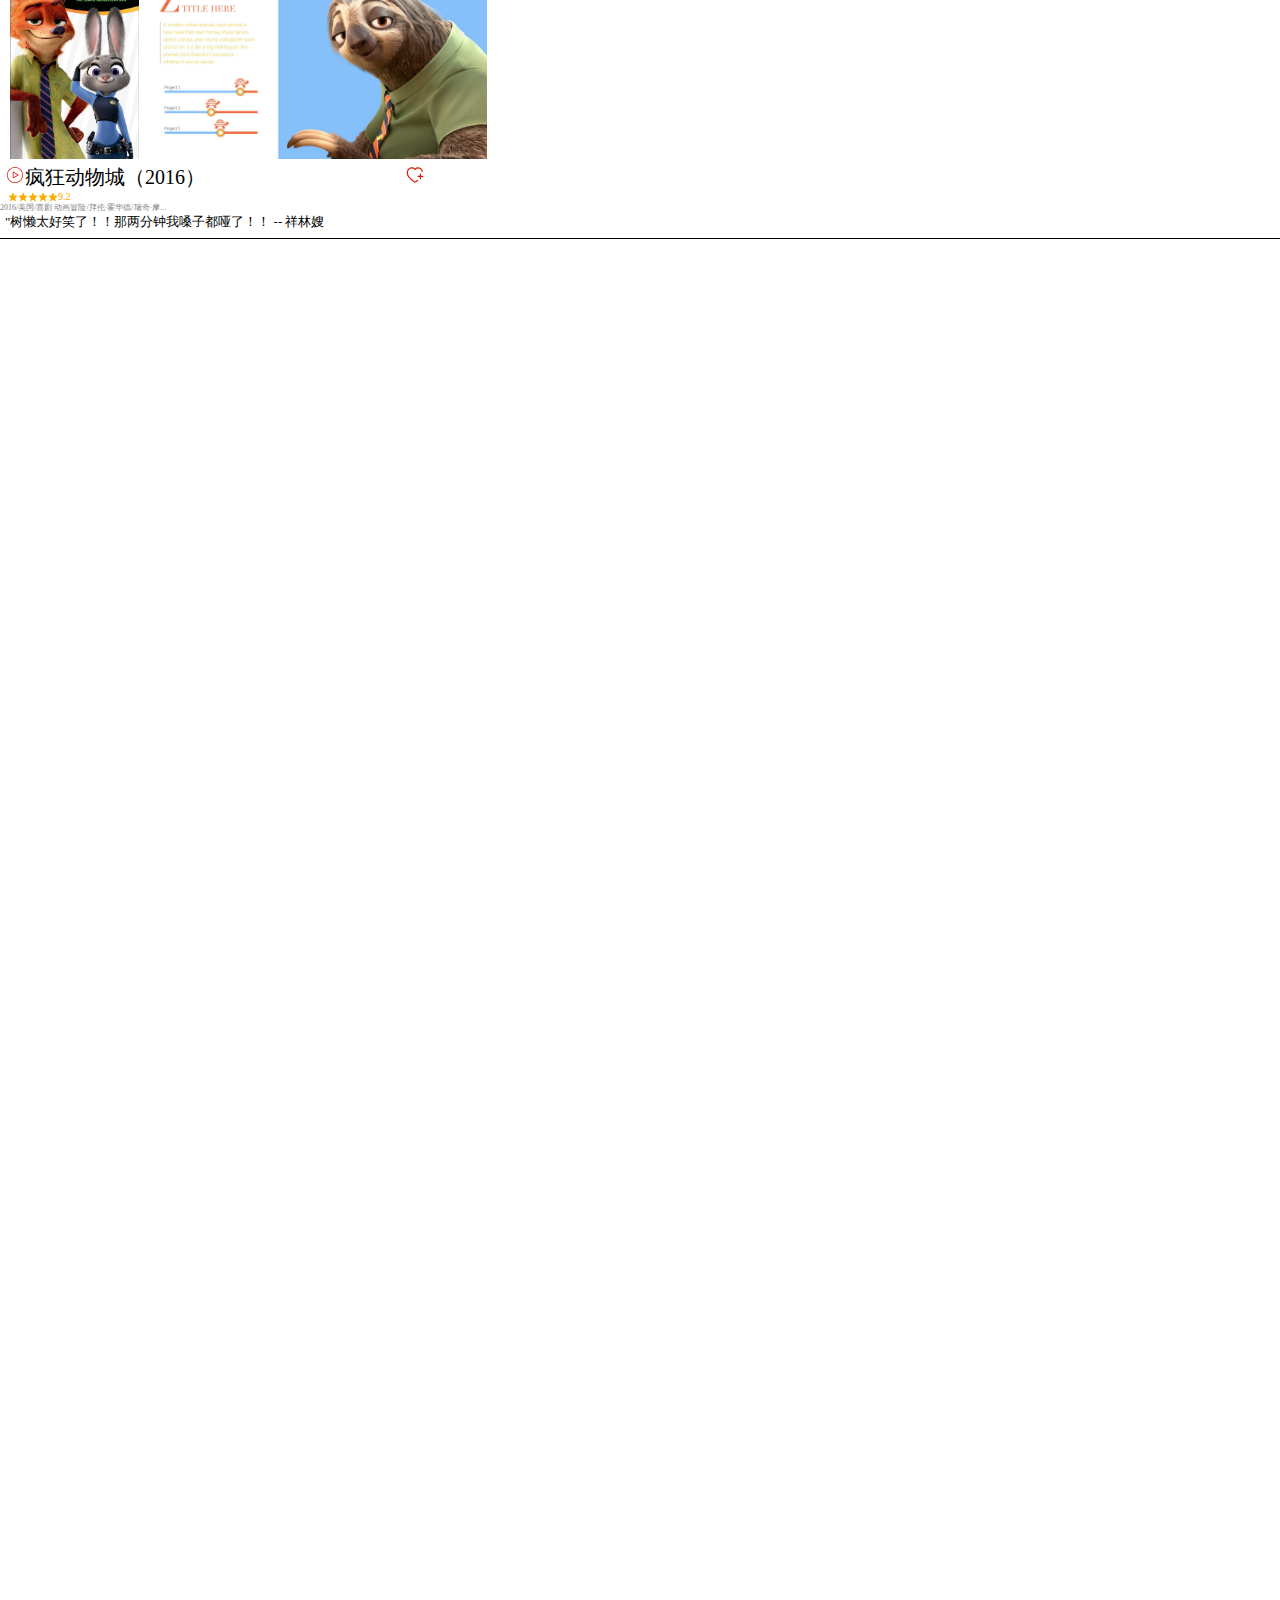
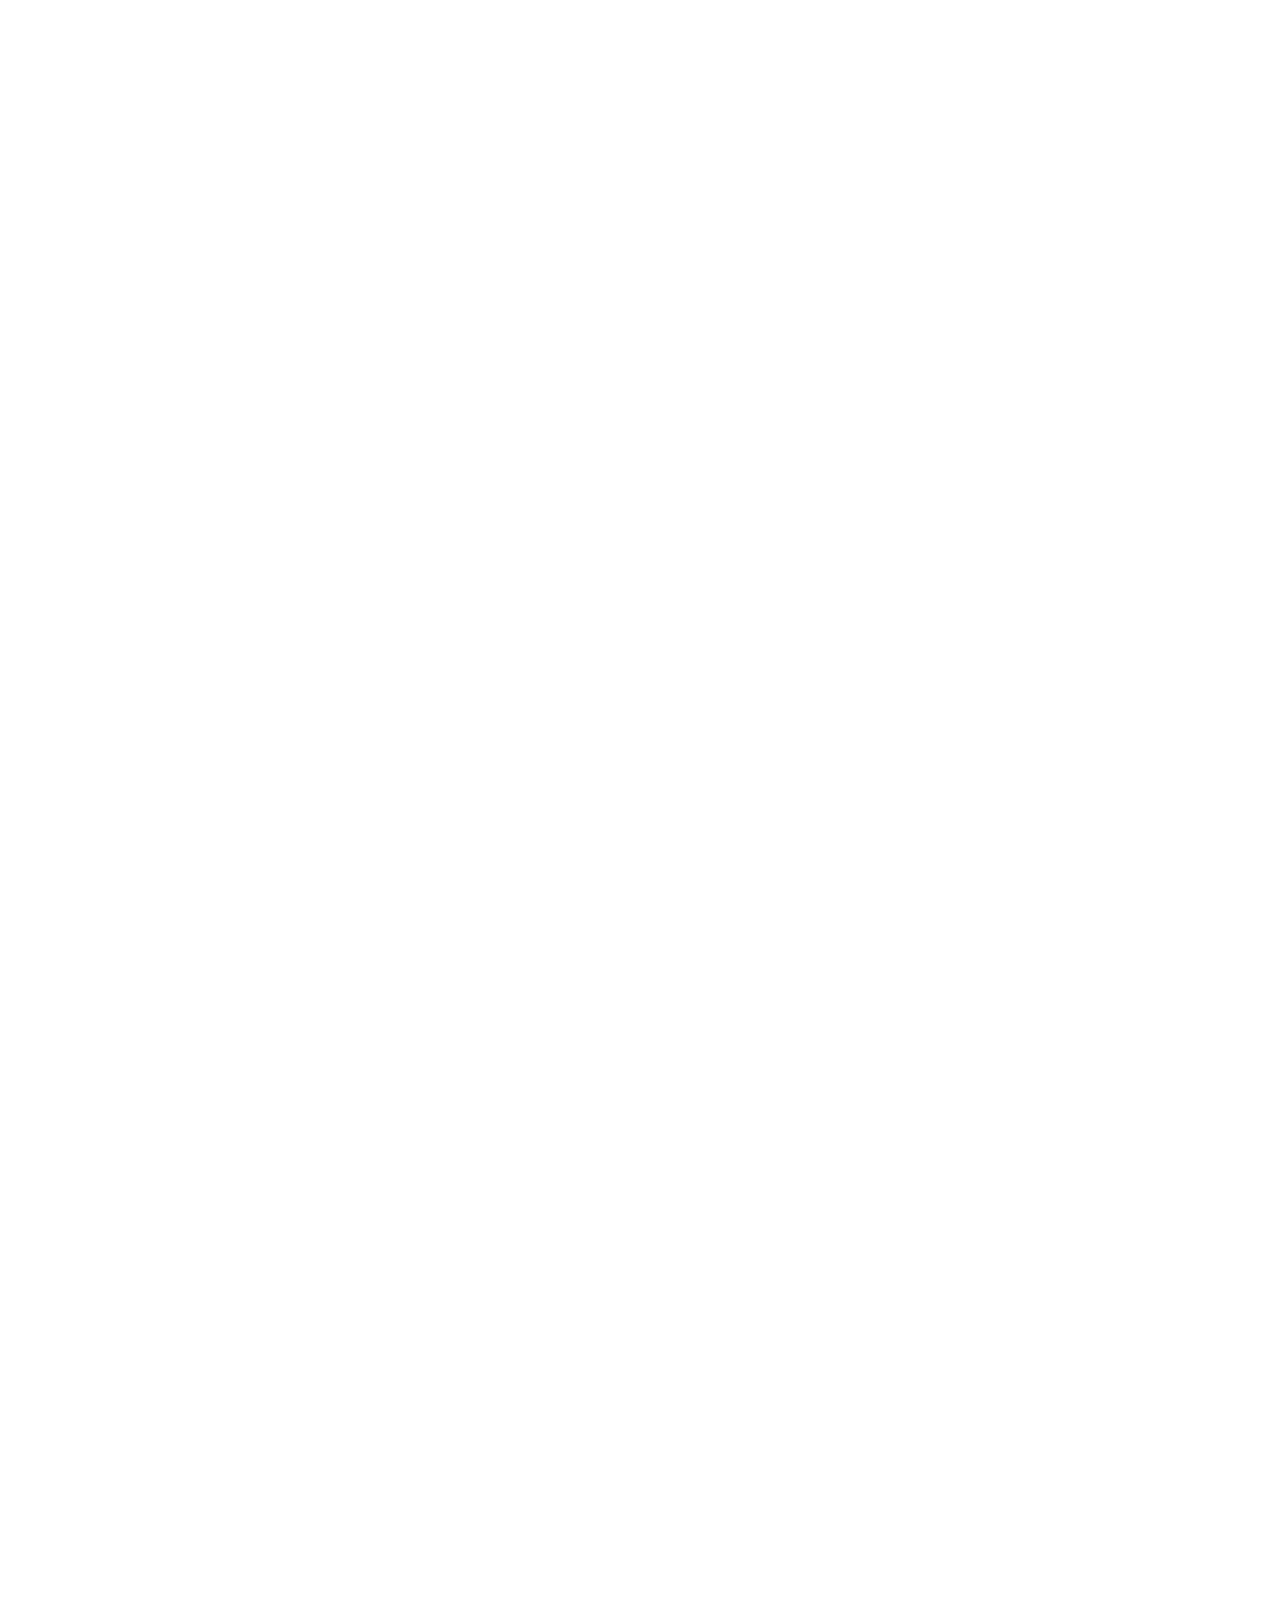
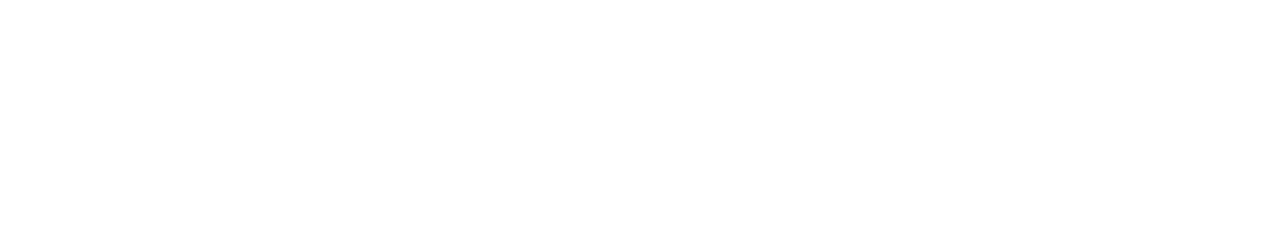
==== commit c0d2b6ee: "Update 3rd.html" ====
--- a/3rd.html
+++ b/3rd.html
@@ -42,7 +42,1016 @@
     .botton svg {
       font-size: 40px;
       margin: 5px auto;
-    }
+    }<!DOCTYPE html>
+<html lang="en">
+
+<head>
+  <meta charset="UTF-8">
+  <meta name="apple-mobile-web-app-capable" content="yes">
+  <meta name="apple-mobile-web-app-status-bar-style" content="black">
+  <meta name="format-detection" content="telephone=no">
+  <meta name="viewport" content="width=device-width, initial-scale=1.0, maximum-scale=1.0, user-scalable=0, shrink-to-fit=no, viewport-fit=cover">
+  <title>20001010421-周恩鳌</title>
+  <script src="./font/iconfont.js"></script>
+  <link rel="stylesheet" href="./css/pub.css">
+  <link rel="stylesheet" href="./js/swiper/swiper-bundle.css">
+
+  <style>
+    .icon {
+      width: 1em;
+      height: 1em;
+      vertical-align: -0.15em;
+      fill: currentColor;
+      overflow: hidden;
+    }
+
+    .botton {
+      border-top-style: solid;
+      border-width: 1px;
+      border-color: gray;
+      position: fixed;
+      left: 0;
+      bottom: 0;
+      width: 100%;
+      background-color: #fff;
+      z-index: 9;
+      display: flex;
+    }
+
+    .botton li {
+      width: 20%;
+      text-align: center;
+    }
+
+    .botton svg {
+      font-size: 40px;
+      margin: 5px auto;
+    }
+
+    #header {
+      z-index: 9999;
+      background-color: #fff;
+      width: 100%;
+      display: flex;
+      margin-bottom: 4px;
+      position: fixed;
+    }
+
+    #header>span:first-child {
+      font-size: 30px;
+      padding: 0 25px;
+
+      line-height: 30px;
+    }
+
+    #header>div>span:nth-child(1) {
+
+      font-size: 25px;
+    }
+
+    #header div {
+      flex-grow: 1;
+      background-color: #eee;
+      border-radius: 12px;
+      display: flex;
+    }
+
+    #header div span {
+      margin: 0 20px;
+      line-height: 30px;
+    }
+
+    #header input {
+      border: none;
+      outline: none;
+      background-color: #eee;
+      line-height: 30px;
+      flex-grow: 1;
+      border-radius: 12px;
+    }
+
+    #header>span:last-child {
+      padding: 0 25px;
+      font-size: 30px;
+    }
+
+    .tab {
+      height: 5000px;
+
+
+
+    }
+
+    .tt {
+      z-index: 9999;
+      position: fixed;
+      width: 100%;
+      display: flex;
+      border-bottom: 1px solid #e0e0e0;
+      padding: 0 20px;
+      margin-top: 40px;
+      background-color: #fff;
+    }
+
+    .tt span {
+      padding: 10px;
+      text-align: center;
+      font-size: 17px;
+      background-color: #fff;
+
+    }
+
+    .tt .cur {
+      border-bottom: 2px solid black;
+
+      color: #000;
+
+
+
+    }
+
+    .tc {
+
+      font-size: 60px;
+      text-align: center;
+
+      display: none;
+    }
+
+    .one {
+      background-color: #fff;
+      width: 100%;
+      display: flex;
+    }
+
+    .one p {
+      font-size: 15px;
+    }
+
+    .one li {
+      border-style: solid;
+      border-width: 1px;
+      border-color: rgb(210, 207, 207);
+      width: 25%;
+
+      border-radius: 15px;
+      margin: 100px 10px 0 10px;
+    }
+
+    div span {
+      display: block;
+      font-size: 25px;
+      text-align: left;
+    }
+
+    .move {
+
+
+      margin: 20px 0;
+
+
+    }
+
+    .move span {
+      display: inline;
+
+    }
+
+    .move span:nth-child(2) {
+      color: grey;
+    }
+
+    .swiper-slide {
+      text-align: center;
+
+    }
+
+    .swiper-slide img {
+      background-color: #eee;
+      display: block;
+      width: 100%;
+      height: 100%;
+      object-fit: cover;
+    }
+
+    .swiper-slide h4 {
+      font-size: 10px;
+
+
+    }
+
+    .report {
+      background-color: #fff;
+      height: 100px;
+      display: flex;
+      margin: 0 auto;
+      width: fit-content;
+
+    }
+
+    .found-move>h3 {
+      font-size: 15px;
+      text-align: left;
+      Text-indent: 10px;
+    }
+    li {
+      list-style-type: none;
+    }
+
+    a {
+      text-decoration: none;
+      font-size: 14px;
+    }
+
+    .nav,
+    .bav {
+      height: 200px;
+      margin: 10px;
+    }
+
+    .nav>li,
+    .bav>li {
+      position: relative;
+      float: left;
+      width: 20%;
+      height: 41px;
+      text-align: center;
+      font-size: 20px;
+    }
+
+    .nav li a,
+    .bav li a {
+      display: block;
+      width: 100%;
+      height: 100%;
+      line-height: 41px;
+      color: #333;
+    }
+
+    .nav>li>a:hover,
+    .bav>li>a:hover {
+      background-color: #eee;
+
+    }
+
+    .nav ul,
+    .bav ul {
+      display: none;
+      position: absolute;
+
+      left: 0;
+      width: 100%;
+
+
+    }
+
+    .nav ul li,
+    .bav ul li {
+      border-radius: 7px;
+      margin: 10px 0;
+      border: 1px solid rgb(198, 195, 195);
+    }
+
+    .nav ul li a:hover,
+    .bav ul li a:hover {
+      background-color: rgb(225, 254, 225);
+      color: rgb(6, 211, 6);
+    }
+
+    .bofang {
+      margin-left: 5px;
+      display: flex;
+      height: 200px;
+    }
+
+    .bofang img {
+      margin: 5px;
+    }
+
+    .name p {
+      float: left;
+      font-size: 20px;
+      text-align: left;
+      text-indent: 5px;
+    }
+
+    .name span {
+      float: left;
+      display: block;
+      font-size: 20px;
+
+    }
+
+    .name span:nth-child(3) {
+      margin-left: 200px;
+    }
+
+    .star {
+      color: orange;
+      clear: both;
+      font-size: 10px;
+      display: flex;
+      margin-left: 8px;
+
+    }
+
+    .introduction {
+      word-wrap: break-word;
+    }
+
+    .introduction span:first-child {
+      font-size: 8px;
+      color: grey;
+
+    }
+
+    .introduction p {
+      width: 100%;
+      font-size: 13px;
+      border-bottom: 1px solid black;
+      padding-bottom: 7px;
+    }
+
+    .like span {
+      font-size: 5px;
+      margin: 10px 10px;
+      color: grey;
+
+
+    }
+
+    .jlist {
+
+
+      margin-left: 10px;
+    }
+
+    .jlist>li {
+      display: block;
+      background-color: rgb(250, 250, 250);
+      text-align: left;
+      margin: 8px;
+
+
+    }
+
+    .txt {
+      flex-grow: 1;
+      
+      display: flex;
+      flex-wrap: wrap;
+      /* 换行 */
+
+    }
+
+    .txt span {
+      font-size: 5px;
+      color: #a9a9a9a9;
+      line-height: 18px;
+      margin: 0;
+    }
+
+    .txt p {
+      font-size: 20px;
+      line-height: 32px;
+      width: 100%;
+    }
+
+    .news {
+
+
+      margin-left: 8px;
+    }
+
+    .jlist img {
+      display: flex;
+      width: 100%;
+      height: 200px;
+
+    }
+  </style>
+</head>
+
+<body>
+  <header id="header">
+    <span>
+      <svg class="icon" aria-hidden="true">
+        <use xlink:href="#icon-caidan_o-copy"></use>
+      </svg>
+    </span>
+    <div>
+      <span>
+        <svg class="icon" aria-hidden="true">
+          <use xlink:href="#icon-Magnifier"></use>
+        </svg>
+      </span>
+      <input type="text" placeholder="我的2022年度读书总结">
+
+    </div>
+    <span>
+      <svg class="icon" aria-hidden="true">
+        <use xlink:href="#icon-xinfeng"></use>
+      </svg>
+    </span>
+
+  </header>
+ 
+
+
+
+
+
+
+  <div class="tab">
+    <div class="tt">
+      <span class="cur">电影</span>
+      <span>电视</span>
+      <span>读书</span>
+      <span>连载</span>
+      <span>音乐</span>
+      <span>同城</span>
+    </div>
+    <div class="tc" style="display:block">
+      <ul class="one">
+        <li>
+
+          <svg class="icon" aria-hidden="true">
+            <use xlink:href="#icon-sousuo"></use>
+          </svg>
+          <p>找电影</p>
+
+        </li>
+
+        <li>
+          <svg class="icon" aria-hidden="true">
+            <use xlink:href="#icon-bangdan"></use>
+          </svg>
+          <p>豆瓣榜单</p>
+        </li>
+        <li>
+          <svg class="icon" aria-hidden="true">
+            <use xlink:href="#icon-daojishi"></use>
+          </svg>
+          <p>即将上映</p>
+        </li>
+        <li>
+          <svg class="icon" aria-hidden="true">
+            <use xlink:href="#icon-bofang"></use>
+          </svg>
+          <p>豆瓣片单</p>
+        </li>
+
+      </ul>
+
+      <div class="move">
+        <span>影院热映</span>
+        <span>| 豆瓣热门</span>
+
+
+      </div>
+      <div class="swiper mySwiper">
+        <div class="swiper-wrapper">
+          <div class="swiper-slide"> <img src="./img/bb.png" alt=" ">
+            <h4>八佰</h4>
+          </div>
+
+          <div class="swiper-slide"><img src="./img/zgys.jpg" alt="">
+            <h4>中国医生</h4>
+          </div>
+          <div class="swiper-slide"><img src="./img/bxjg4.png" alt="">
+            <h4>变形金刚4</h4>
+          </div>
+          <div class="swiper-slide"><img src="./img/shxd.png" alt="">
+            <h4>扫黑行动</h4>
+          </div>
+          <div class="swiper-slide"><img src="./img/mss.png" alt="">
+            <h4>魔术师</h4>
+          </div>
+          <div class="swiper-slide"><img src="./img/wlgt.png" alt="">
+            <h4>万里归途</h4>
+          </div>
+          <div class="swiper-slide"><img src="./img/afd.png" alt="">
+            <h4>阿凡达：水之道</h4>
+          </div>
+          <div class="swiper-slide"><img src="./img/hhw.png" alt="">
+            <h4>航海王</h4>
+          </div>
+          <div class="swiper-slide"><img src="./img/zzsc.png" alt="">
+            <h4>沼泽深处的女孩</h4>
+          </div>
+        </div>
+        <div class="swiper-pagination"></div>
+        <div class="report">
+          <img src="./img/20221218105411.jpg" alt="">
+        </div>
+        <div class="found-move">
+          <h3>找电影</h3>
+     
+          <ul class="nav">
+            <li>
+              <a href="#"><svg class="icon" aria-hidden="true">
+                  <use xlink:href="#icon-bofang1"> </use>
+                </svg>可播放</a>
+              <ul>
+                <li>
+                  <a href="">钢琴</a>
+                </li>
+                <li>
+
+                  <a href="">爵士乐</a>
+                </li>
+                <li>
+                  <a href="">警匪</a>
+                </li>
+              </ul>
+            </li>
+            <li>
+              <a href="#">类型</a>
+              <ul>
+                <li>
+                  <a href="">科幻</a>
+                </li>
+                <li>
+
+                  <a href="">惊悚</a>
+                </li>
+                <li>
+                  <a href="">喜剧</a>
+                </li>
+              </ul>
+            </li>
+            <li>
+              <a href="#">地区</a>
+              <ul>
+                <li>
+                  <a href="">美国</a>
+                </li>
+                <li>
+                  <a href="">韩国</a>
+                </li>
+                <li>
+                  <a href="">中国</a>
+                </li>
+              </ul>
+            </li>
+            <li>
+              <a href="#">排序</a>
+              <ul>
+                <li>
+                  <a href="">综合排序</a>
+                </li>
+                <li>
+                  <a href="">近期热度</a>
+                </li>
+                <li>
+                  <a href="">高分优先</a>
+                </li>
+              </ul>
+            </li>
+            <li>
+              <a href="#"><svg class="icon" aria-hidden="true">
+                  <use xlink:href="#icon-tag"> </use>
+                </svg> </a>
+
+            </li>
+          </ul>
+          <div class="bofang">
+            <img src="./img/022945t2ceojyziumuo85i.jpg" alt="">
+            <img src="./img/v2-3ebbb1c2c85be0e8a88e76271f45fd91_r.jpg" alt="">
+
+          </div>
+          <div class="name">
+            <p>
+              <svg class="icon" aria-hidden="true">
+                <use xlink:href="#icon-bofang1-copy"> </use>
+              </svg>
+            </p>
+            <span>
+              肖申客的救赎（1994）
+            </span>
+            <span>
+              <svg class="icon" aria-hidden="true">
+                <use xlink:href="#icon-xiangkan"></use>
+              </svg>
+
+            </span>
+            <ul class="star">
+              <li>
+                <svg class="icon" aria-hidden="true">
+                  <use xlink:href="#icon-star"></use>
+                </svg>
+              </li>
+              <li>
+                <svg class="icon" aria-hidden="true">
+                  <use xlink:href="#icon-star"></use>
+                </svg>
+              </li>
+              <li>
+                <svg class="icon" aria-hidden="true">
+                  <use xlink:href="#icon-star"></use>
+                </svg>
+              </li>
+              <li>
+                <svg class="icon" aria-hidden="true">
+                  <use xlink:href="#icon-star"></use>
+                </svg>
+              </li>
+              <li>
+                <svg class="icon" aria-hidden="true">
+                  <use xlink:href="#icon-star"></use>
+                </svg>
+              </li>
+              <li>
+                9.7
+              </li>
+
+            </ul>
+            <div class="introduction">
+              <span>
+                1994/美国/犯罪 剧情/弗兰克·德拉邦特/蒂姆·...
+              </span>
+              <p>"恐惧让你沦为囚犯，希望让你重获自由。"——《肖申克的救赎》 -- 如小果</p>
+
+            </div>
+          </div>
+          <div class="like"><span>喜欢《肖申客的救赎》的也喜欢 ></span>
+          </div>
+
+          <div class="bofang">
+            <img src="./img/6045ea3cd7f8a70001752735+L.png" alt="">
+            <img src="./img/0169a356ea6c506ac7255885dc6f92.jpg@2o.jpg" alt="">
+
+          </div>
+          <div class="name">
+            <p>
+              <svg class="icon" aria-hidden="true">
+                <use xlink:href="#icon-bofang1-copy"> </use>
+              </svg>
+            </p>
+            <span>
+              疯狂动物城（2016）
+            </span>
+            <span>
+              <svg class="icon" aria-hidden="true">
+                <use xlink:href="#icon-xiangkan"></use>
+              </svg>
+
+            </span>
+            <ul class="star">
+              <li>
+                <svg class="icon" aria-hidden="true">
+                  <use xlink:href="#icon-star"></use>
+                </svg>
+              </li>
+              <li>
+                <svg class="icon" aria-hidden="true">
+                  <use xlink:href="#icon-star"></use>
+                </svg>
+              </li>
+              <li>
+                <svg class="icon" aria-hidden="true">
+                  <use xlink:href="#icon-star"></use>
+                </svg>
+              </li>
+              <li>
+                <svg class="icon" aria-hidden="true">
+                  <use xlink:href="#icon-star"></use>
+                </svg>
+              </li>
+              <li>
+                <svg class="icon" aria-hidden="true">
+                  <use xlink:href="#icon-star"></use>
+                </svg>
+              </li>
+              <li>
+                9.2
+              </li>
+
+            </ul>
+            <div class="introduction">
+              <span>
+                2016/美国/喜剧 动画冒险/拜伦·霍华德/瑞奇·摩...
+              </span>
+              <p>"树懒太好笑了！！那两分钟我嗓子都哑了！！ -- 祥林嫂</p>
+
+            </div>
+          </div>
+          <!-- // -->
+
+
+
+        </div>
+      </div>
+
+    </div>
+    <div class="tc">
+      <ul class="one">
+        <li>
+
+          <svg class="icon" aria-hidden="true">
+            <use xlink:href="#icon-sousuo"></use>
+          </svg>
+          <p>找电视</p>
+
+        </li>
+
+        <li>
+          <svg class="icon" aria-hidden="true">
+            <use xlink:href="#icon-bangdan"></use>
+          </svg>
+          <p>豆瓣榜单</p>
+        </li>
+        <li>
+          <svg class="icon" aria-hidden="true">
+            <use xlink:href="#icon-daojishi"></use>
+          </svg>
+          <p>即将上映</p>
+        </li>
+        <li>
+          <svg class="icon" aria-hidden="true">
+            <use xlink:href="#icon-jihuabiao"></use>
+          </svg>
+          <p>播出时间表</p>
+        </li>
+
+      </ul>
+      <div class="move">
+        <span>热播新剧</span>
+        <span>| 热播综艺</span>
+
+
+      </div>
+
+      <div class="swiper mySwiper">
+        <div class="swiper-wrapper">
+          <div class="swiper-slide"> <img src="./img/qy.jpg" alt=" ">
+            <h4>庆余年</h4>
+          </div>
+
+          <div class="swiper-slide"><img src="./img/dssnz.jpg" alt="">
+            <h4>大宋少年志</h4>
+          </div>
+          <div class="swiper-slide"><img src="./img/ygz.jpg" alt="">
+            <h4>勇敢者</h4>
+          </div>
+          <div class="swiper-slide"><img src="./img/qgjc.jpg" alt="">
+            <h4>千古玦尘</h4>
+          </div>
+          <div class="swiper-slide"><img src="./img/djdh2.jpg" alt="">
+            <h4>大江大河2</h4>
+          </div>
+          <div class="swiper-slide"><img src="./img/dqg.jpg" alt="">
+            <h4>大秦赋</h4>
+          </div>
+          <div class="swiper-slide"><img src="./img/wdqk.jpg" alt="">
+            <h4>武动乾坤</h4>
+          </div>
+          <div class="swiper-slide"><img src="./img/xsj.jpg" alt="">
+            <h4>新世界</h4>
+          </div>
+          <div class="swiper-slide"><img src="./img/ldx.jpg" alt="">
+            <h4>狼殿下</h4>
+          </div>
+        </div>
+        <div class="swiper-pagination"></div>
+        <div class="report">
+          <img src="./img/20221218213348.jpg" alt="">
+        </div>
+        <div class="found-move">
+          <h3>找电视</h3>
+          <ul class="bav">
+            <li>
+              <a href="#"><svg class="icon" aria-hidden="true">
+                  <use xlink:href="#icon-bofang1"> </use>
+                </svg>可播放</a>
+              <ul>
+                <li>
+                  <a href="">文化</a>
+                </li>
+                <li>
+
+                  <a href="">亲情</a>
+                </li>
+                <li>
+                  <a href="">感人</a>
+                </li>
+              </ul>
+            </li>
+            <li>
+              <a href="#">类型</a>
+              <ul>
+                <li>
+                  <a href="">喜剧</a>
+                </li>
+                <li>
+
+                  <a href="">爱情</a>
+                </li>
+                <li>
+                  <a href="">古装</a>
+                </li>
+              </ul>
+            </li>
+            <li>
+              <a href="#">地区</a>
+              <ul>
+                <li>
+                  <a href="">意大利</a>
+                </li>
+                <li>
+                  <a href="">俄罗斯</a>
+                </li>
+                <li>
+                  <a href="">华语</a>
+                </li>
+              </ul>
+            </li>
+            <li>
+              <a href="#">排序</a>
+              <ul>
+                <li>
+                  <a href="">综合排序</a>
+                </li>
+                <li>
+                  <a href="">近期热度</a>
+                </li>
+                <li>
+                  <a href="">首播时间</a>
+                </li>
+              </ul>
+            </li>
+            <li>
+              <a href="#"><svg class="icon" aria-hidden="true">
+                  <use xlink:href="#icon-tag"> </use>
+                </svg> </a>
+
+            </li>
+          </ul>
+          <ul class="jlist">
+
+          </ul>
+          <div>
+
+          </div>
+        </div>
+
+      </div>
+      <div class="tc">
+</div>
+      <div class="tc">
+
+      </div>
+      <div class="tc">
+
+
+      </div>
+      <div class="tc">
+
+      </div>
+    </div>
+
+
+
+
+    <ul class="botton">
+      <li>
+        <a href="./index.html">
+          <svg class="icon" aria-hidden="true">
+            <use xlink:href="#icon-shouye1"></use>
+          </svg>
+          <p>首页</p>
+        </a>
+      </li>
+      <li>
+        <a href="./3rd.html">
+        <svg class="icon" aria-hidden="true">
+          <use xlink:href="#icon-iconset0129"></use>
+        </svg>
+        <p>书影圈</p>
+      </a>
+      </li>
+      <li>
+        <a href="#">
+        <svg class="icon" aria-hidden="true">
+          <use xlink:href="#icon-pengyouquan"></use>
+        </svg>
+        <p>小组</p>
+      </a>
+      </li>
+      <li>
+        <a href="#">
+        <svg class="icon" aria-hidden="true">
+          <use xlink:href="#icon-shangcheng"></use>
+        </svg>
+        <p>市集</p>
+      </a>
+      </li>
+      <li>
+  
+        <a href="./2nd.html">
+        <svg class="icon" aria-hidden="true">
+          <use xlink:href="#icon-wode"></use>
+        </svg>
+        <p>我</p>
+      </a>
+      </li>
+    </ul>
+    
+    <script src="./js/tab.js">
+    </script>
+
+
+    <script src="./js/swiper/swiper-bundle.min.js"> </script>
+    <script>
+      var swiper = new Swiper(".mySwiper", {
+        slidesPerView: 3,
+        spaceBetween: 30,
+        freeMode: true,
+
+      });
+    </script>
+    <script>
+      // 1. 获取元素
+      var nav = document.querySelector('.nav');
+      var lis = nav.children; // 得到3个小li
+      // 2.循环注册事件
+      for (var i = 0; i < lis.length; i++) {
+        lis[i].onmouseover = function () {
+          this.children[1].style.display = 'block';
+        }
+        lis[i].onmouseout = function () {
+          this.children[1].style.display = 'none';
+        }
+      }
+    </script>
+    <script>
+      // 1. 获取元素
+      var nav = document.querySelector('.bav');
+      var lis = nav.children;  
+  
+      for (var i = 0; i < lis.length; i++) {
+        lis[i].onmouseover = function () {
+          this.children[1].style.display = 'block';
+        }
+        lis[i].onmouseout = function () {
+          this.children[1].style.display = 'none';
+        }
+      }
+      var jarr = [{
+
+        title: "庆余年 (2019)",
+        news: "2019/中国大陆/剧情 古装/ 孙皓/张若昀  李沁...",
+        link: "#",
+        img: "./img/qyn.jpg"
+
+      },
+      {
+        title: "爱情公寓4 (2014)",
+        news: "2014/中国大陆/喜剧  爱情/ 韦正/娄艺潇 陈赫...",
+        link: "#",
+        img: "./img/aqgy4.jpg"
+      },
+      {
+        title: "且试天下 (2022)",
+        news: "2012/中国大陆/剧情  爱情/ 尹涛/杨洋  赵露思...",
+        link: "#",
+        img: "./img/qstx.jpg"
+      },
+      {
+        title: "猎罪图鉴 (2022)",
+        news: "2022/中国大陆/悬疑  犯罪/  邢键钧/檀健次  金世佳...",
+        link: "#",
+        img: "./img/lztj.jpg"
+      },
+      {
+        title: "开端 (2022)",
+        news: "2022/中国大陆/剧情  爱情/  孙墨龙/ 白敬亭   赵今麦...",
+        link: "#",
+        img: "./img/kd.jpg"
+      }]
+
+      var jlist = document.querySelector(".jlist")
+      //dom
+      jarr.forEach((v, i) => {
+        var nli = document.createElement("li")  
+        nli.innerHTML = `
+            <a href="#">
+                    <img src="${v.img}">
+                 </a> 
+                <div class="txt">
+                    <p>${v["title"]}</p>
+                    <span class="news">${v.news}</span>
+                </div>
+                
+            `;
+
+   
+        jlist.appendChild(nli); 
+      })
+    </script>
+</body>
+
+</html>
 
     #header {
       z-index: 9999;
@@ -1002,4 +2011,4 @@
     </script>
 </body>
 
-</html>+</html>
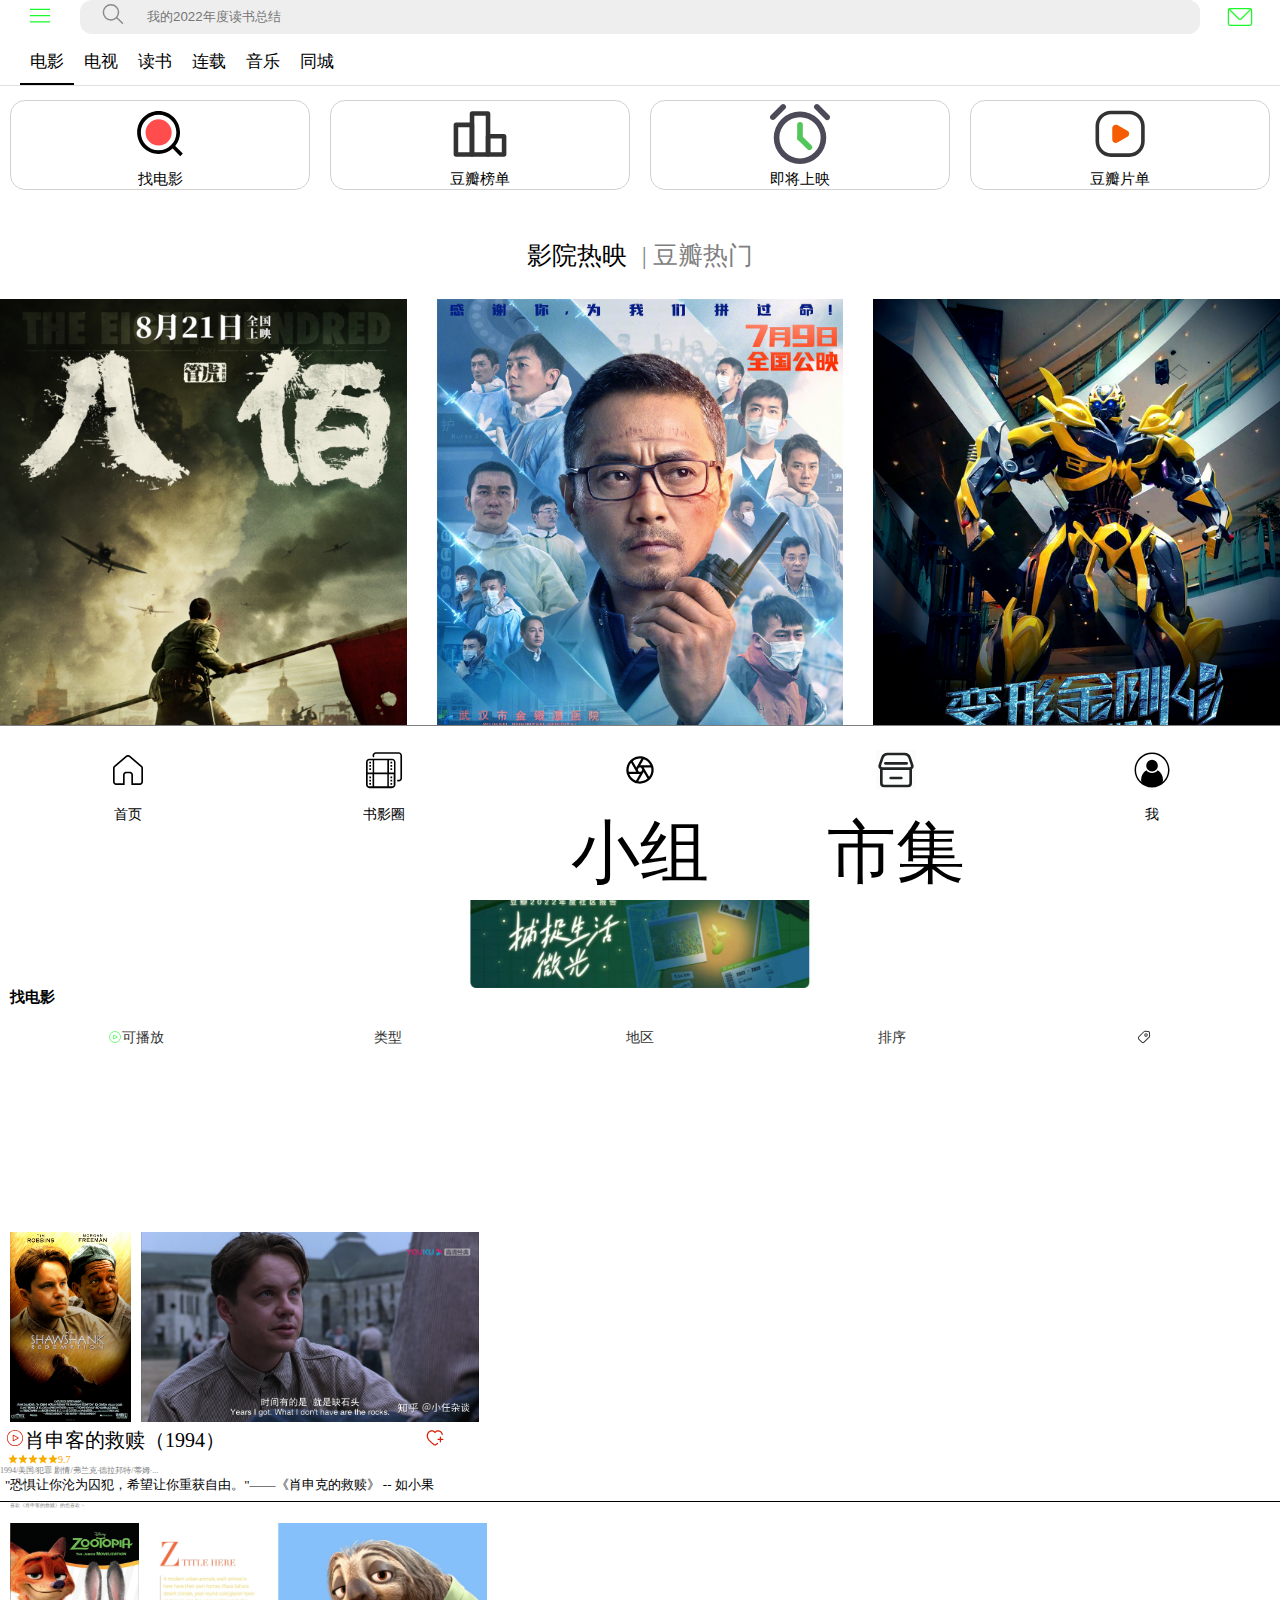
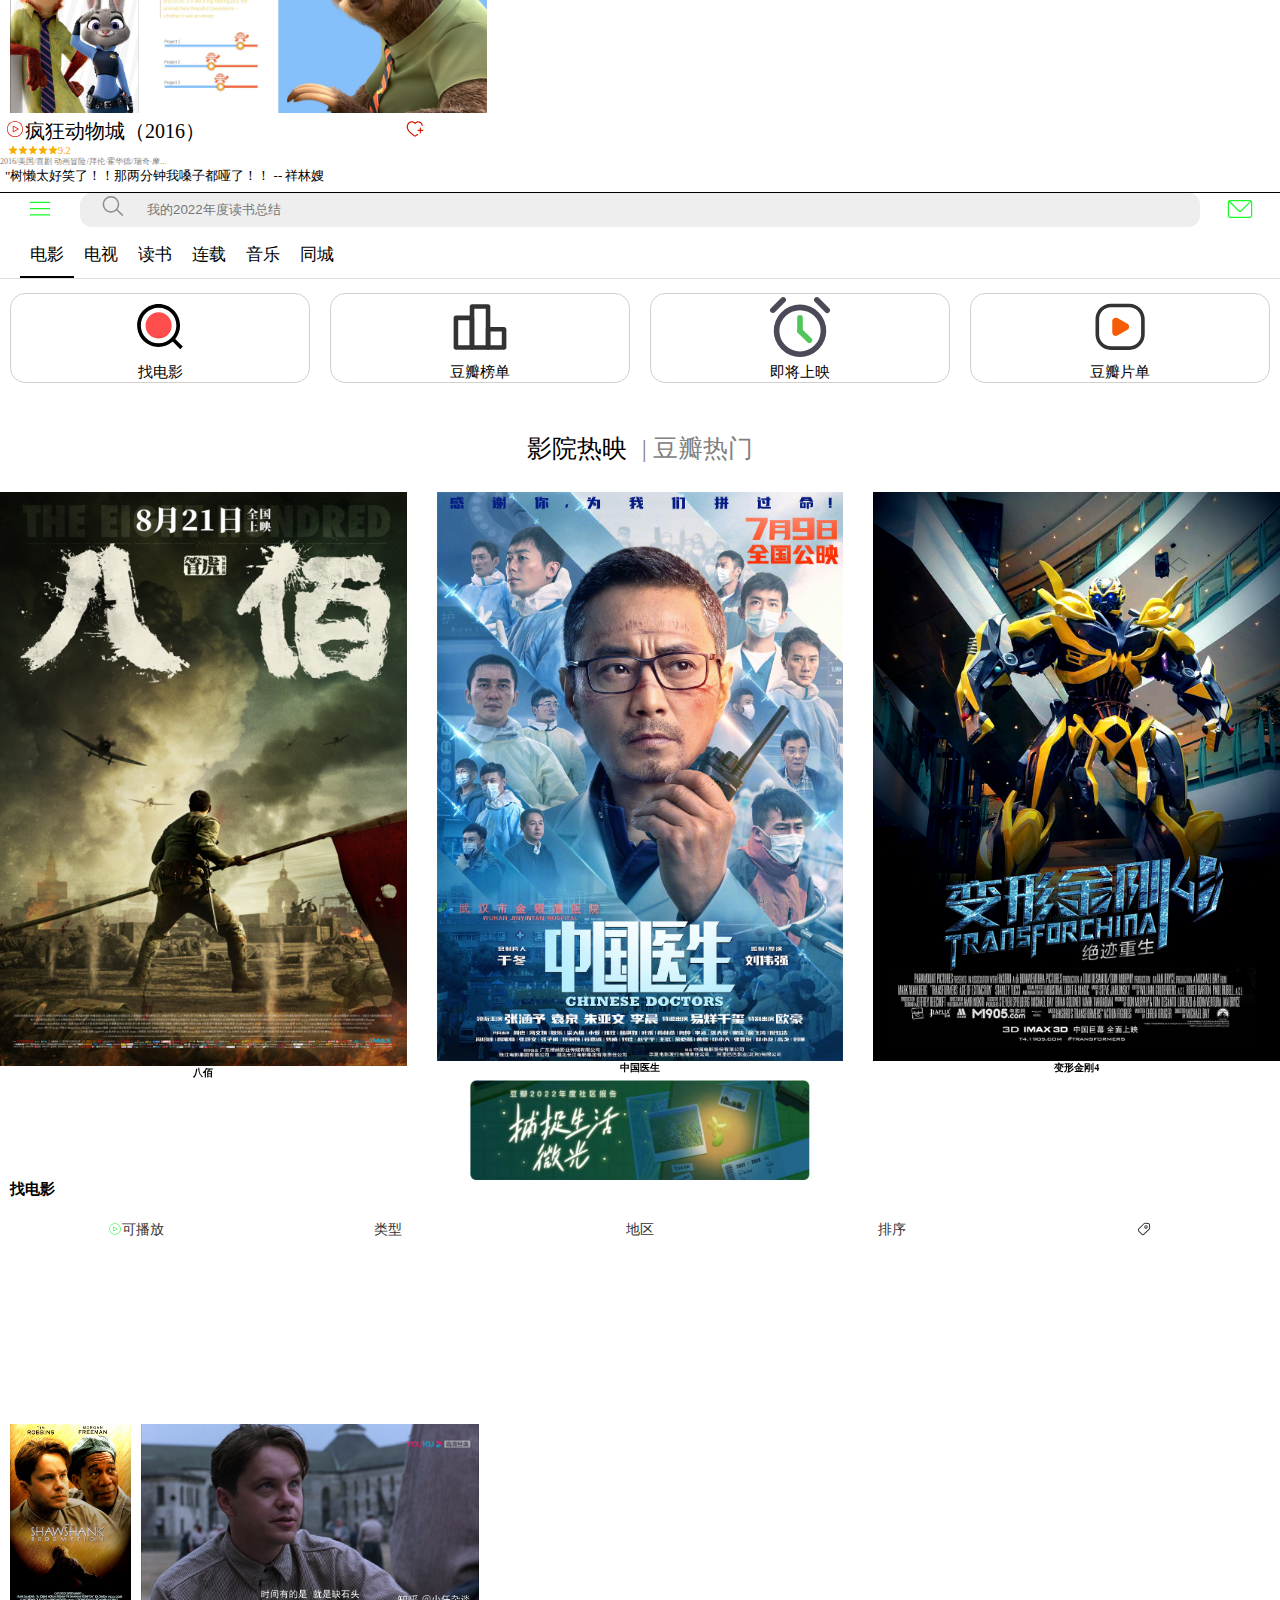
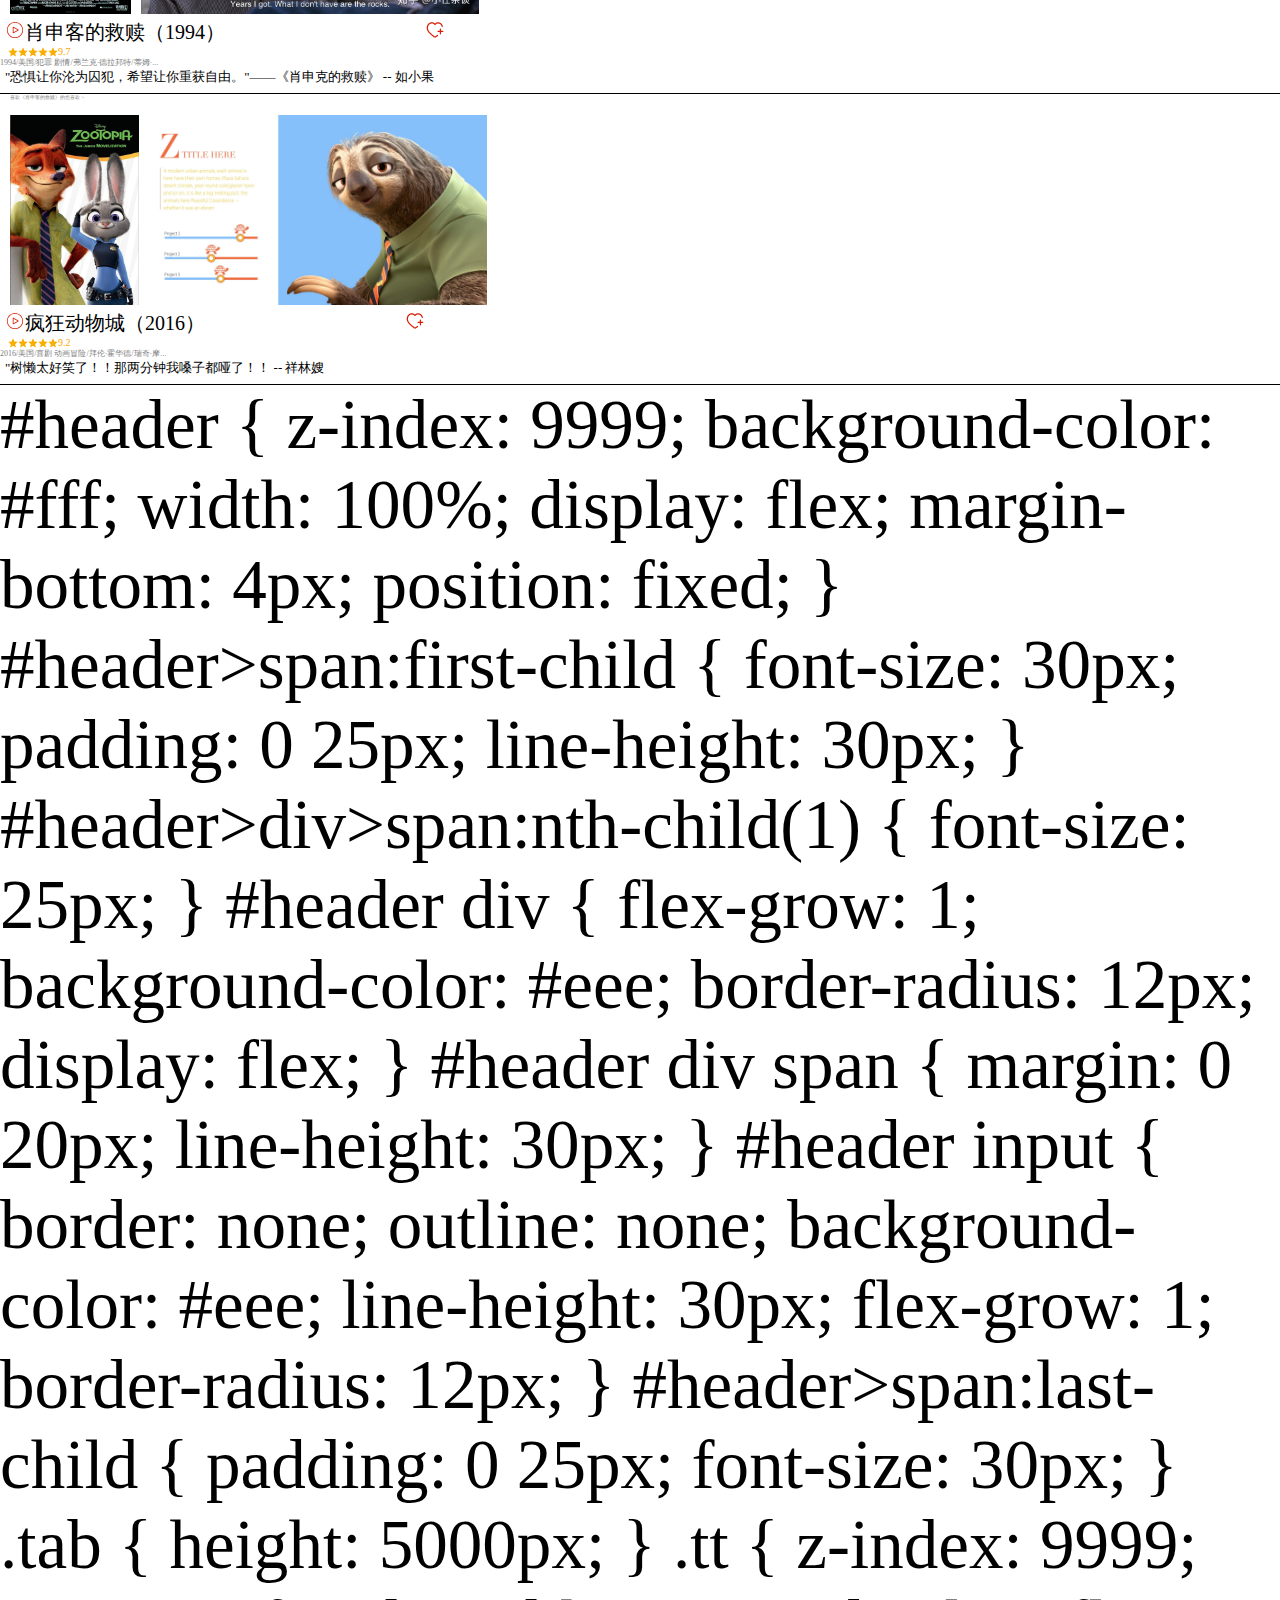
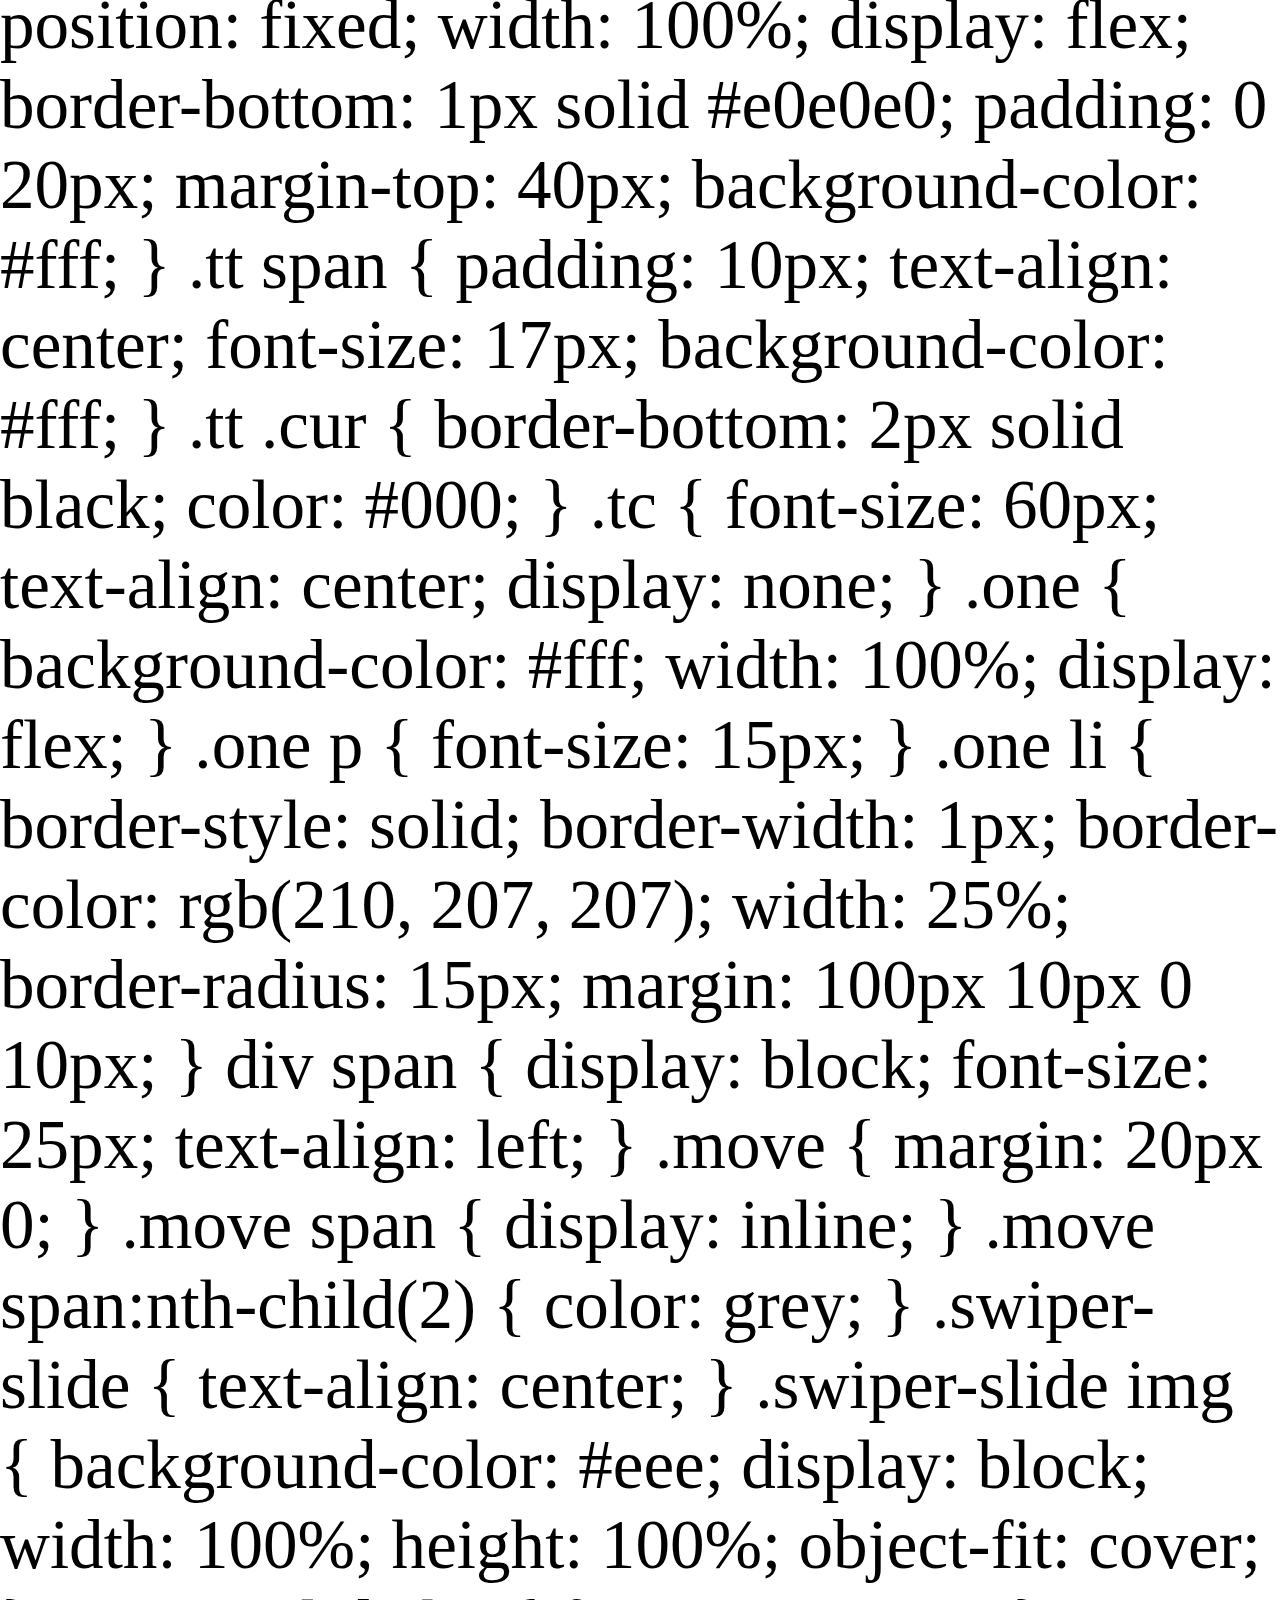
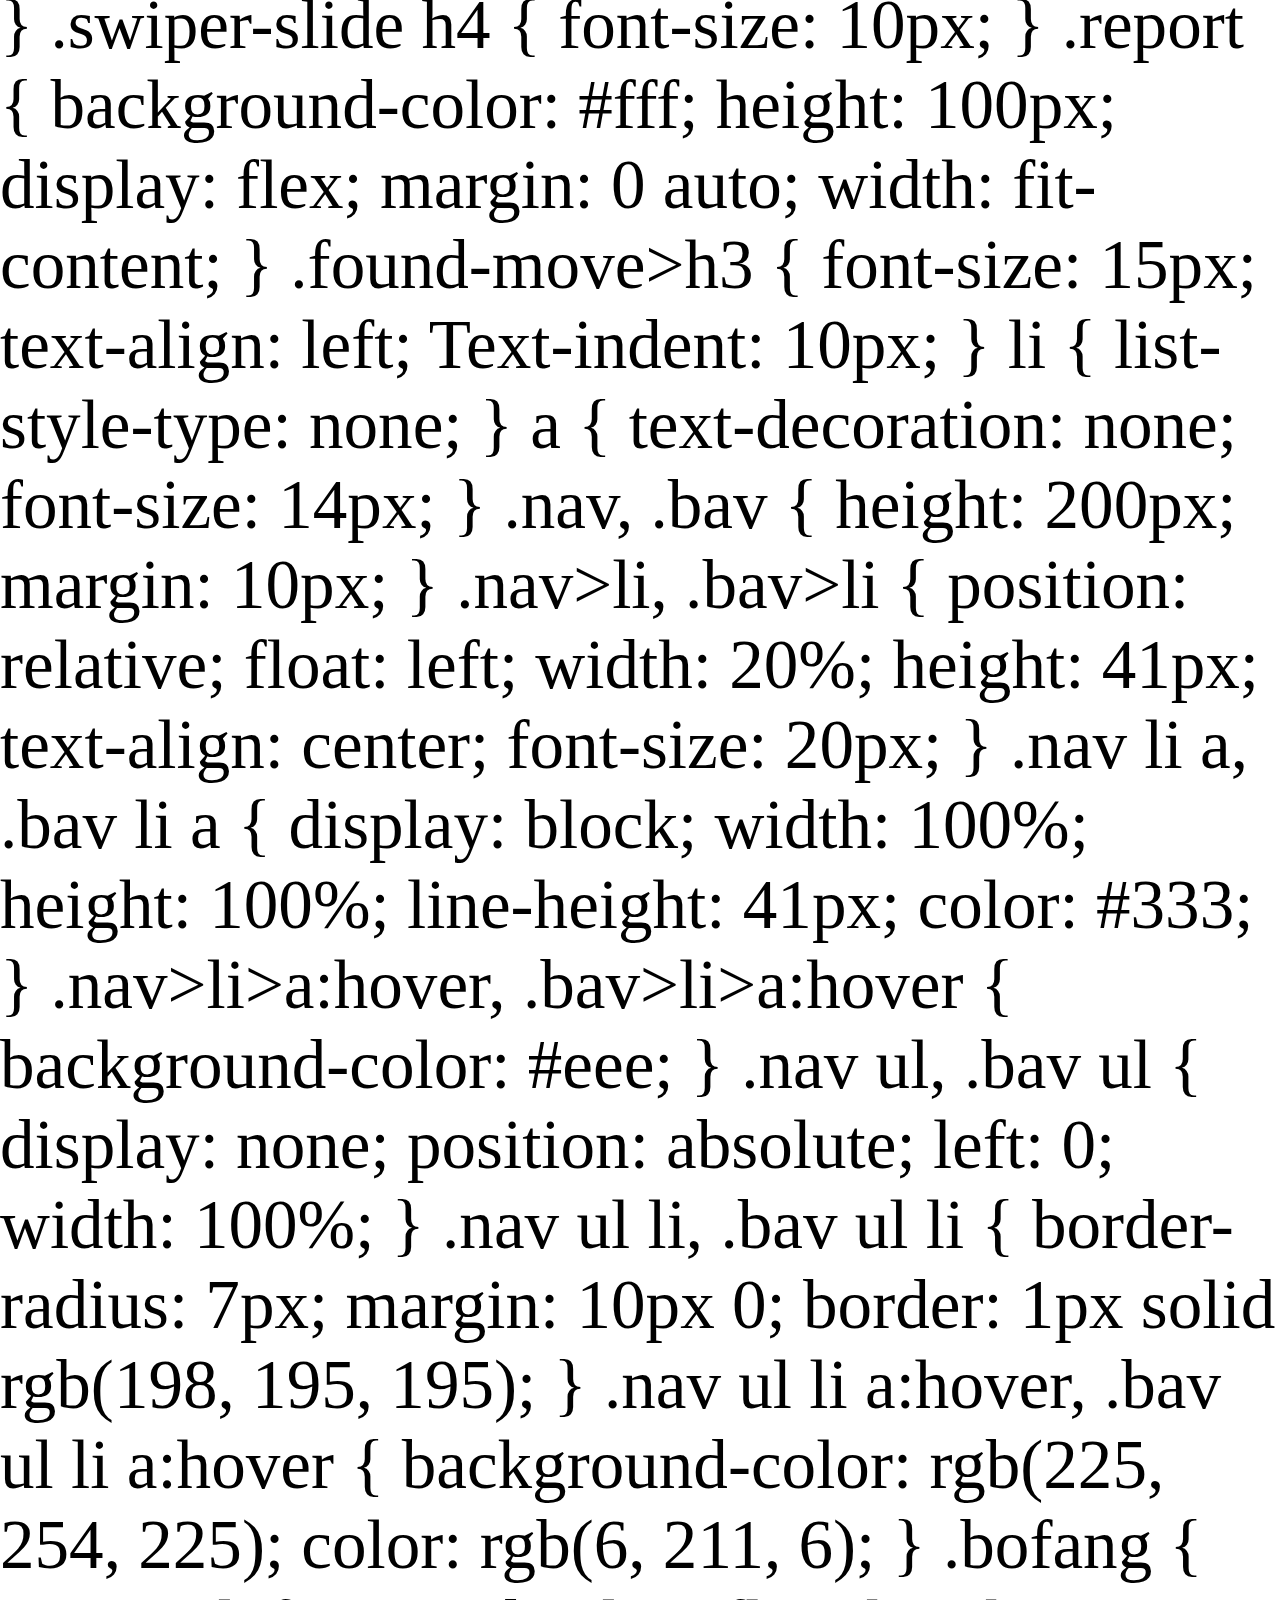
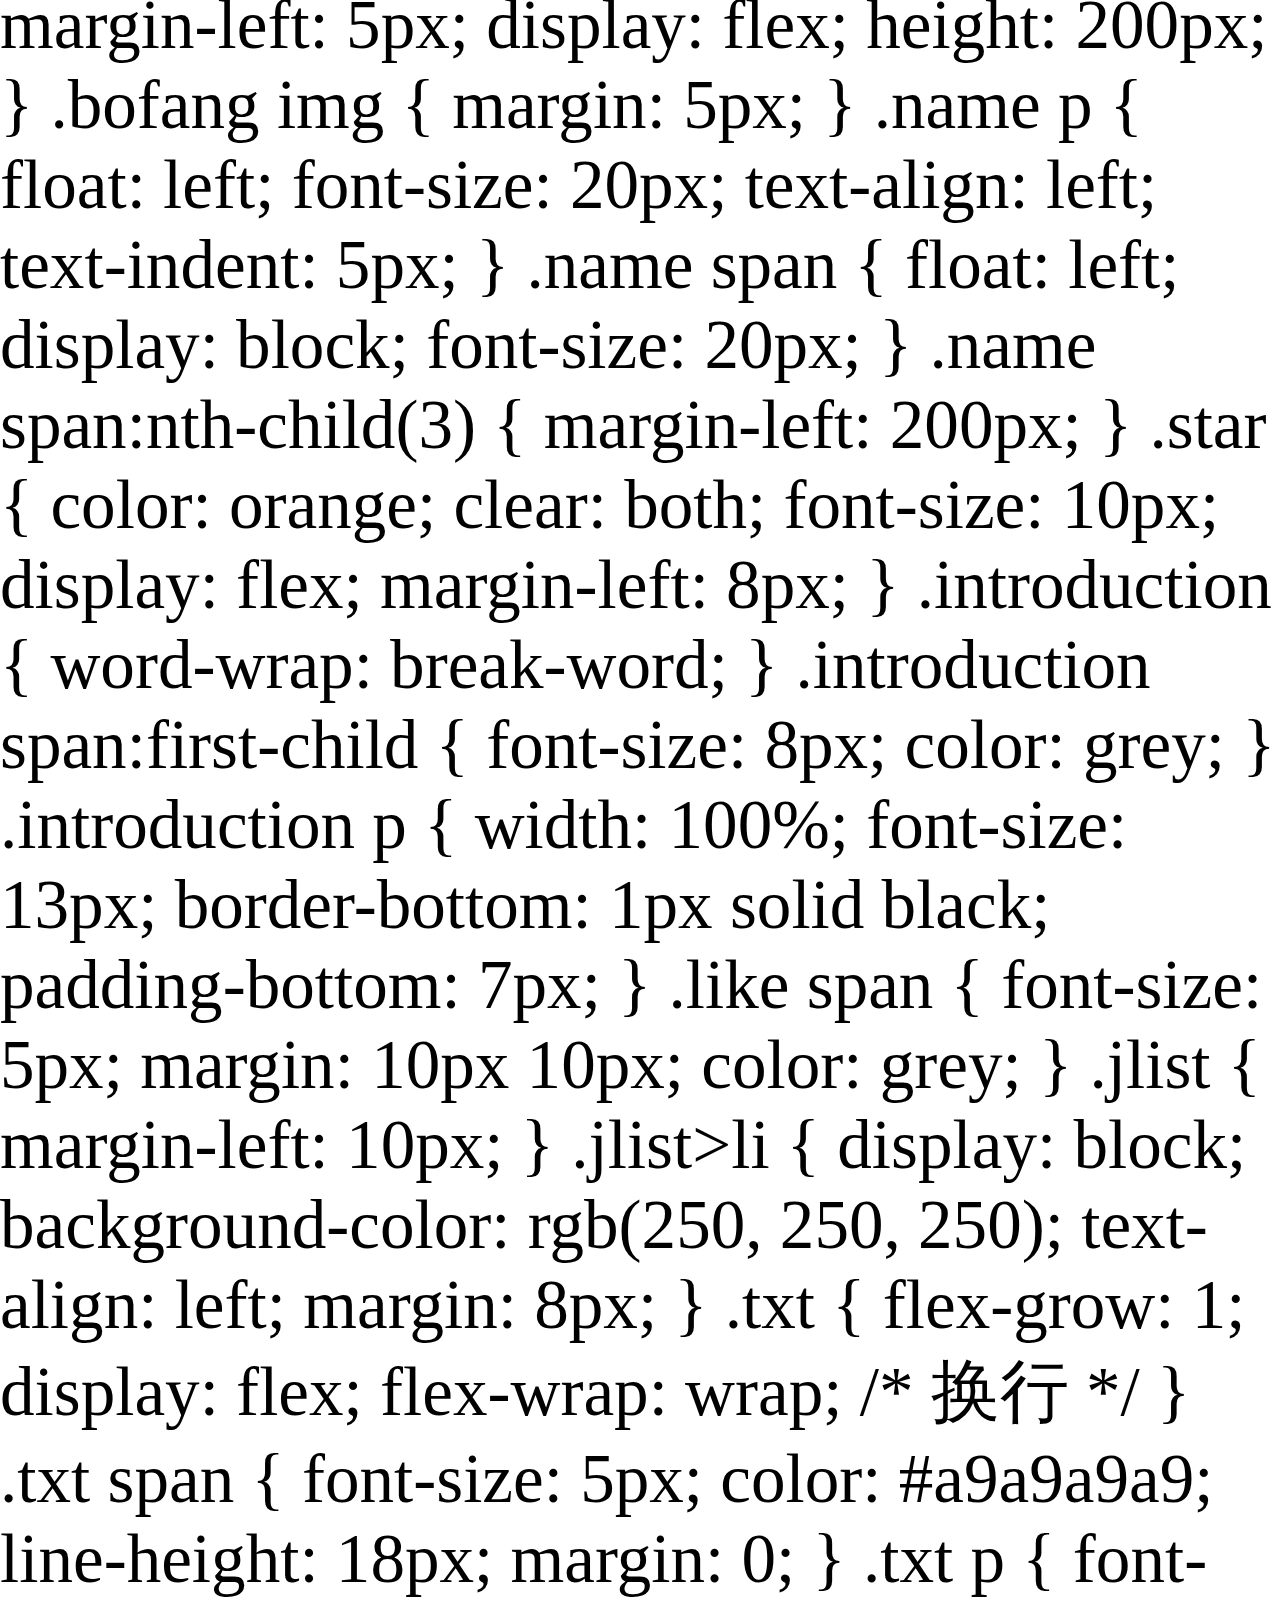
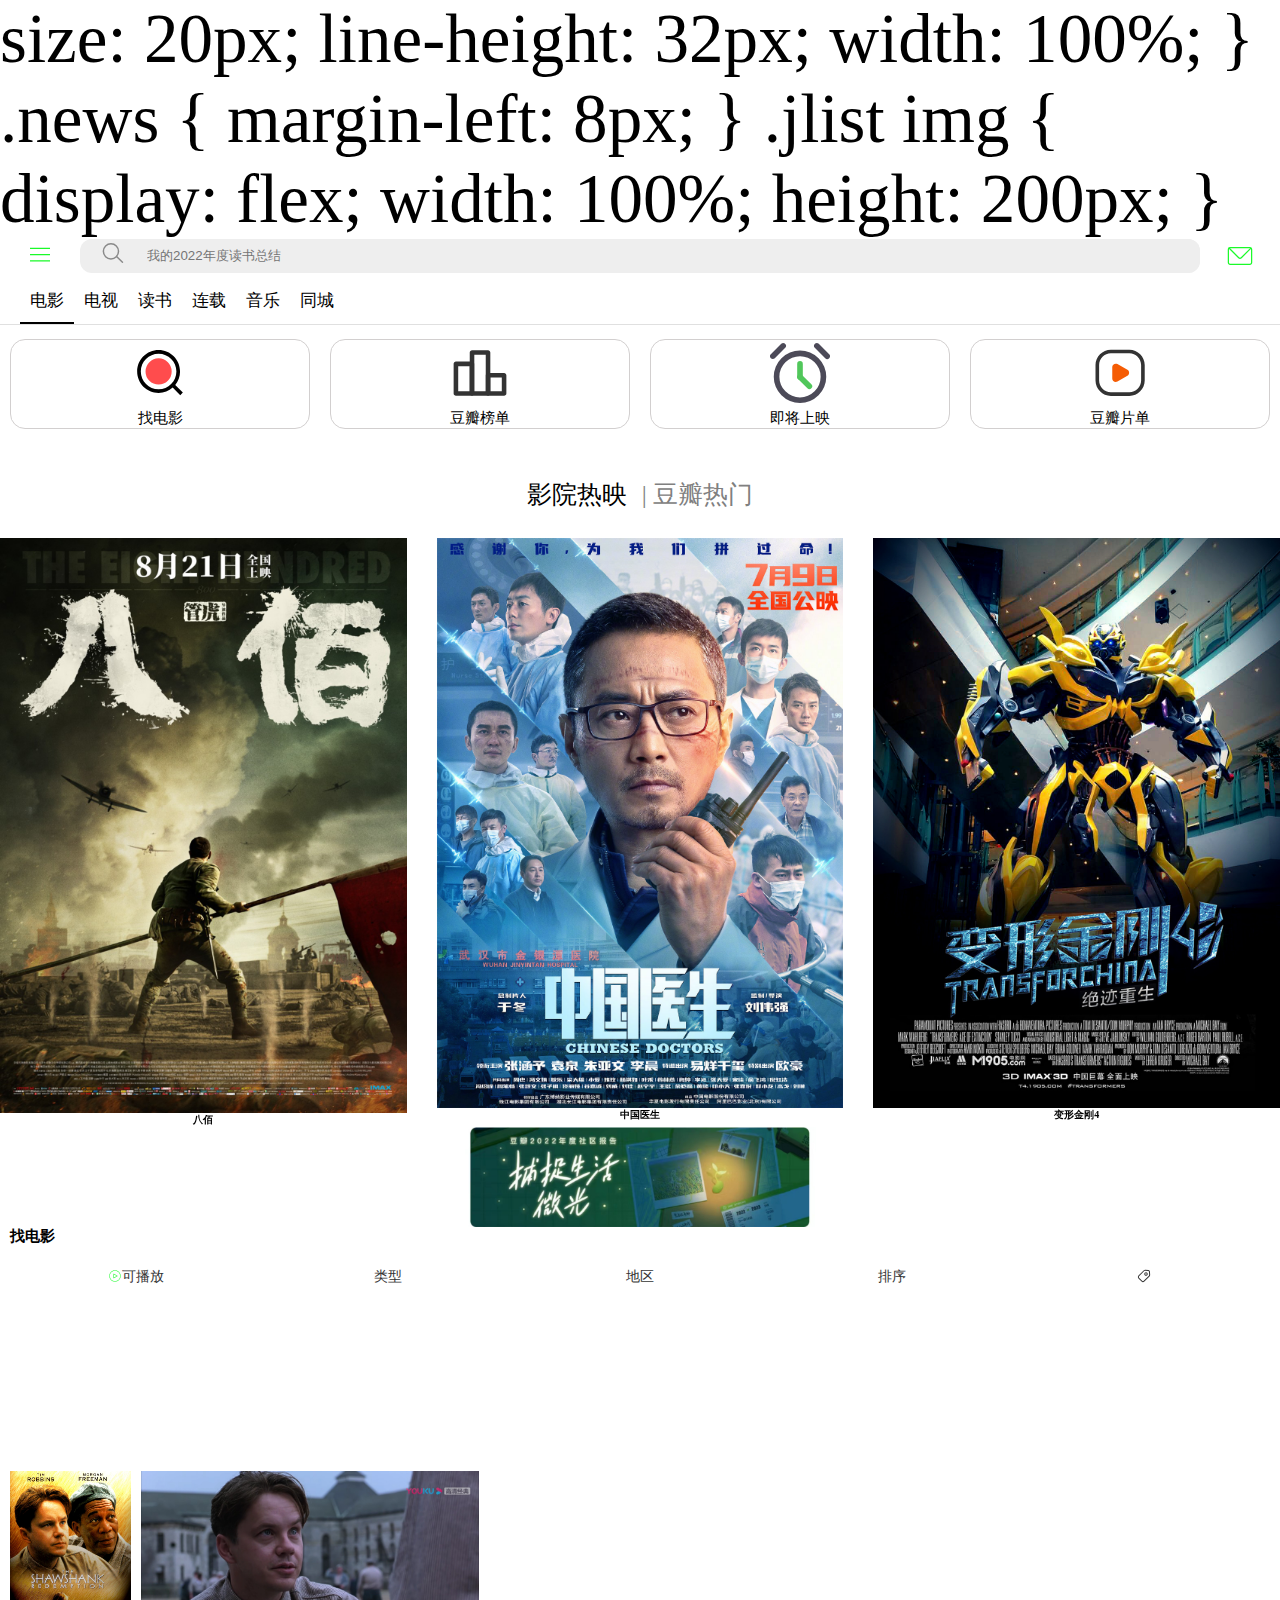
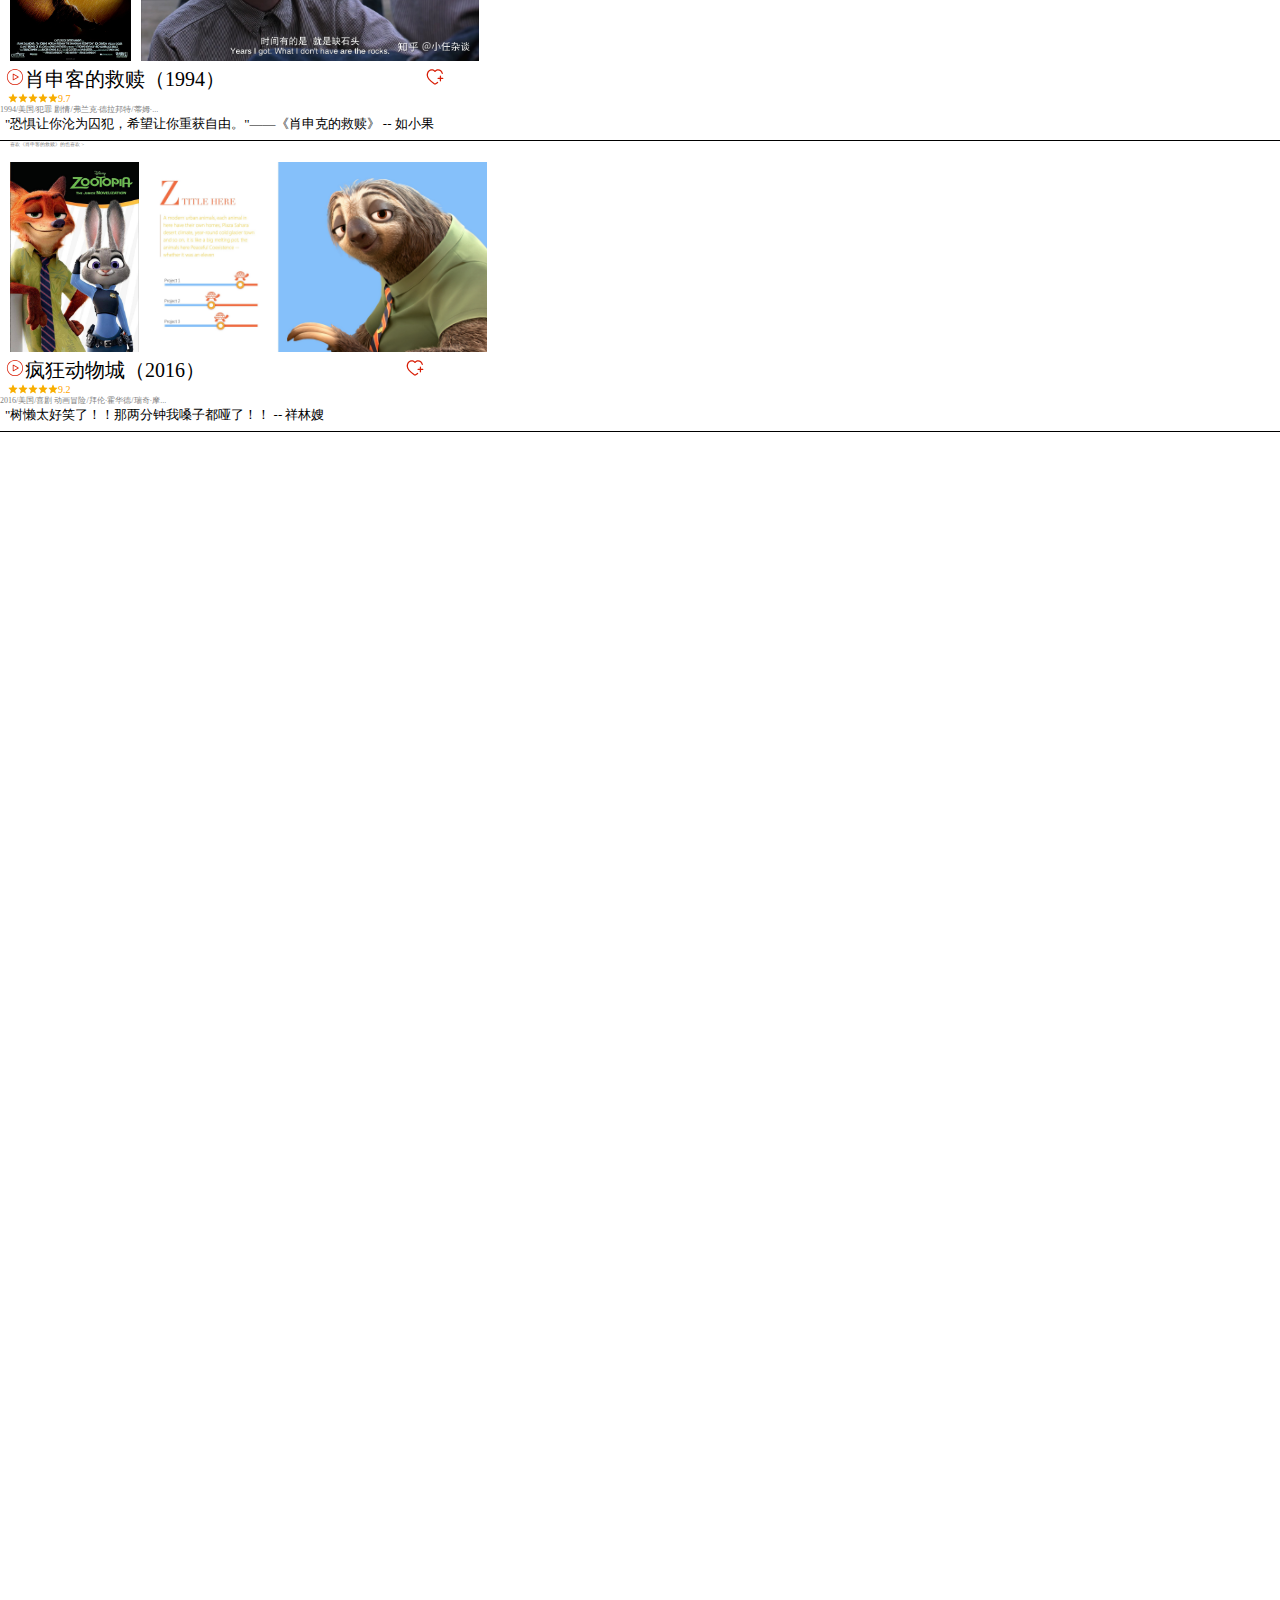
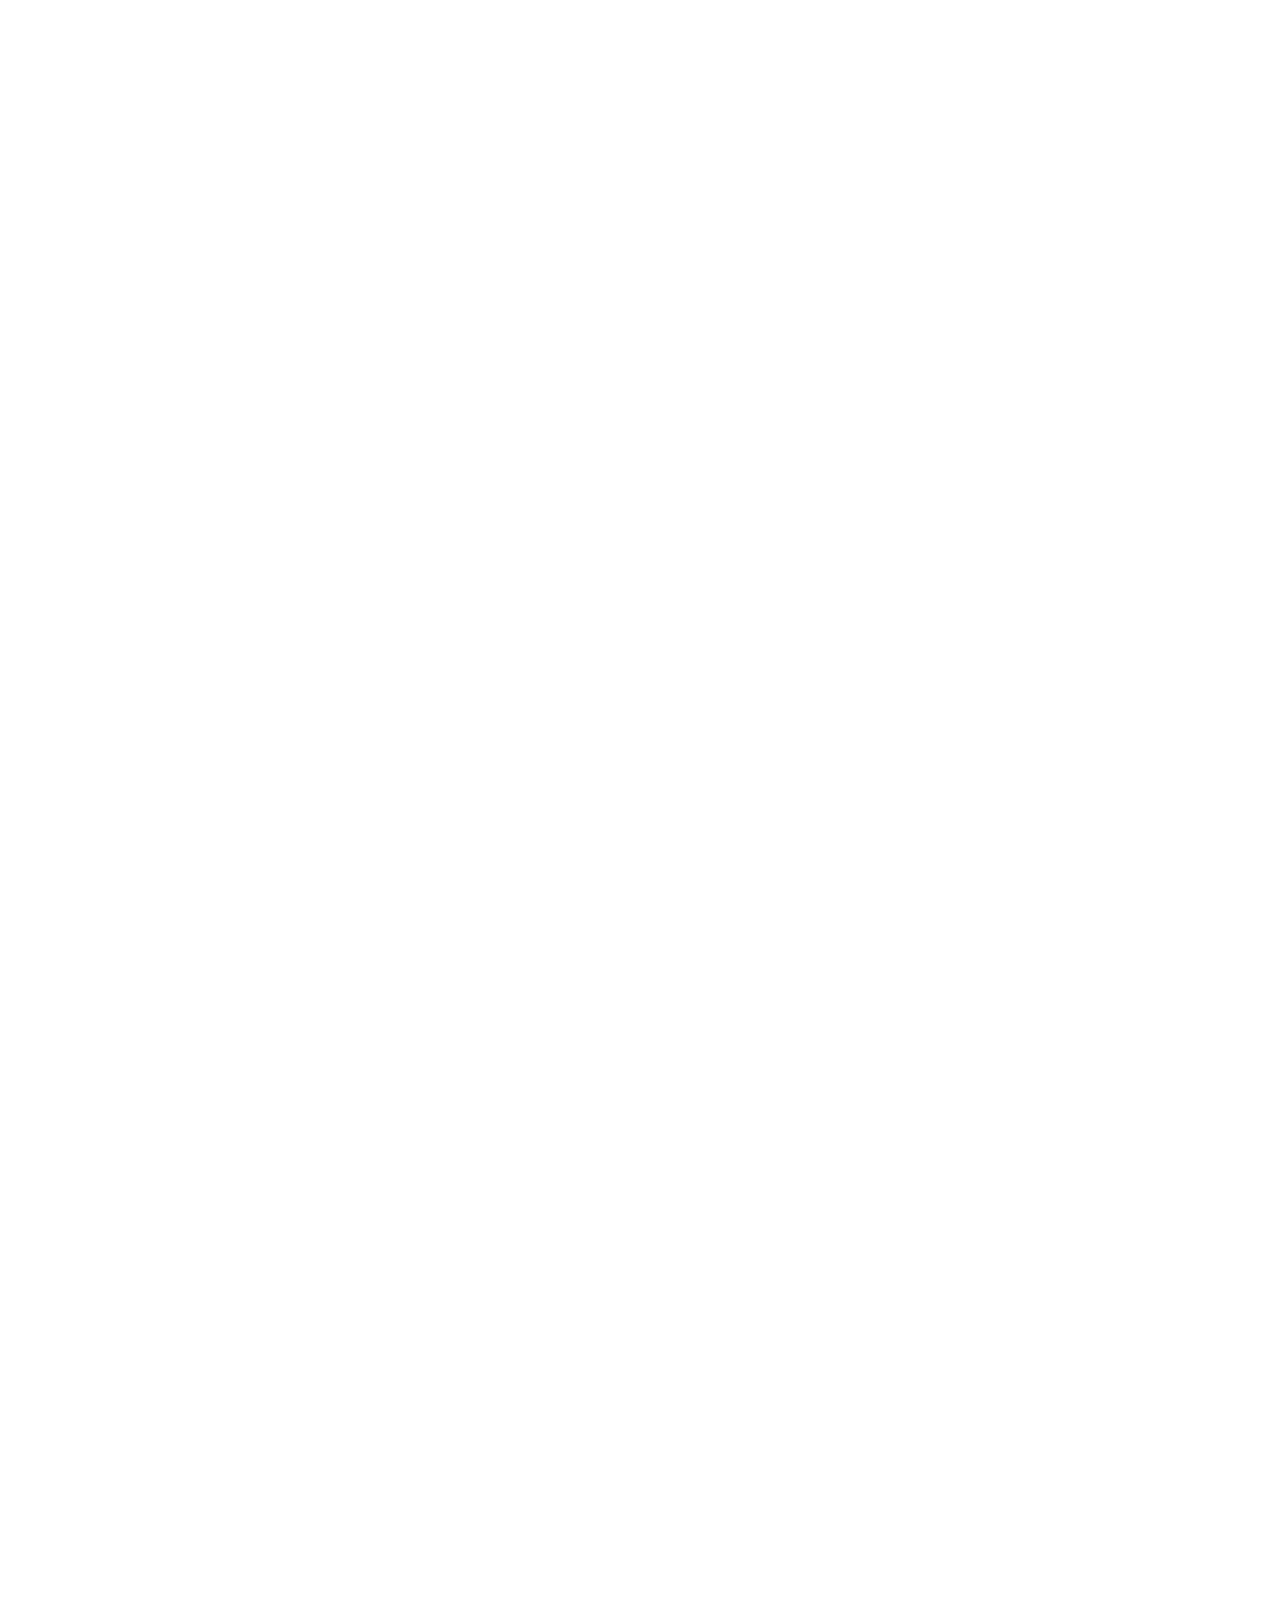
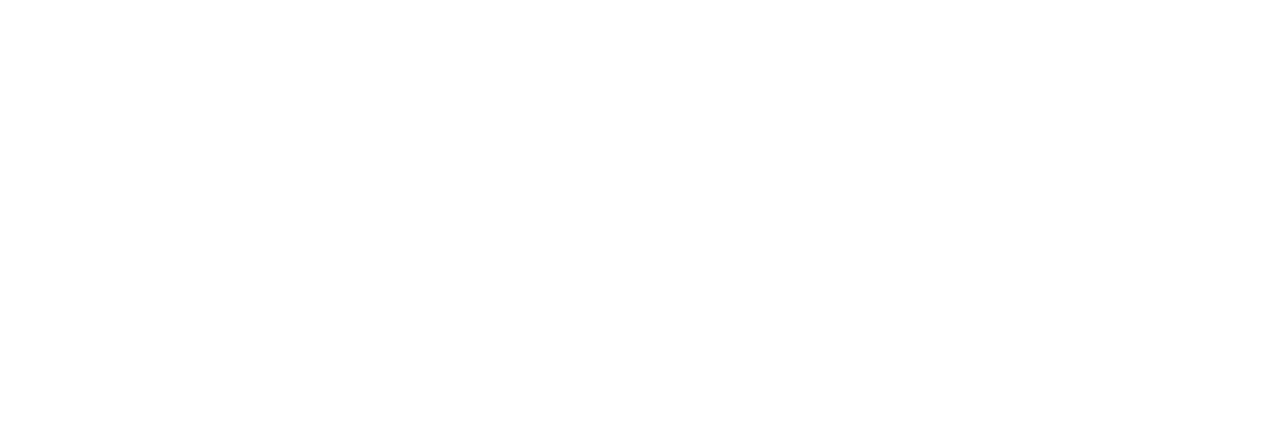
==== commit ba6467ff: "Update 3rd.html" ====
--- a/3rd.html
+++ b/3rd.html
@@ -42,7 +42,7 @@
     .botton svg {
       font-size: 40px;
       margin: 5px auto;
-    }<!DOCTYPE html>
+    }<!DOCTYPE html><!DOCTYPE html>
 <html lang="en">
 
 <head>
@@ -1052,6 +1052,1015 @@
 </body>
 
 </html>
+<html lang="en">
+
+<head>
+  <meta charset="UTF-8">
+  <meta name="apple-mobile-web-app-capable" content="yes">
+  <meta name="apple-mobile-web-app-status-bar-style" content="black">
+  <meta name="format-detection" content="telephone=no">
+  <meta name="viewport" content="width=device-width, initial-scale=1.0, maximum-scale=1.0, user-scalable=0, shrink-to-fit=no, viewport-fit=cover">
+  <title>20001010421-周恩鳌</title>
+  <script src="./font/iconfont.js"></script>
+  <link rel="stylesheet" href="./css/pub.css">
+  <link rel="stylesheet" href="./js/swiper/swiper-bundle.css">
+
+  <style>
+    .icon {
+      width: 1em;
+      height: 1em;
+      vertical-align: -0.15em;
+      fill: currentColor;
+      overflow: hidden;
+    }
+
+    .botton {
+      border-top-style: solid;
+      border-width: 1px;
+      border-color: gray;
+      position: fixed;
+      left: 0;
+      bottom: 0;
+      width: 100%;
+      background-color: #fff;
+      z-index: 9;
+      display: flex;
+    }
+
+    .botton li {
+      width: 20%;
+      text-align: center;
+    }
+
+    .botton svg {
+      font-size: 40px;
+      margin: 5px auto;
+    }
+
+    #header {
+      z-index: 9999;
+      background-color: #fff;
+      width: 100%;
+      display: flex;
+      margin-bottom: 4px;
+      position: fixed;
+    }
+
+    #header>span:first-child {
+      font-size: 30px;
+      padding: 0 25px;
+
+      line-height: 30px;
+    }
+
+    #header>div>span:nth-child(1) {
+
+      font-size: 25px;
+    }
+
+    #header div {
+      flex-grow: 1;
+      background-color: #eee;
+      border-radius: 12px;
+      display: flex;
+    }
+
+    #header div span {
+      margin: 0 20px;
+      line-height: 30px;
+    }
+
+    #header input {
+      border: none;
+      outline: none;
+      background-color: #eee;
+      line-height: 30px;
+      flex-grow: 1;
+      border-radius: 12px;
+    }
+
+    #header>span:last-child {
+      padding: 0 25px;
+      font-size: 30px;
+    }
+
+    .tab {
+      height: 5000px;
+
+
+
+    }
+
+    .tt {
+      z-index: 9999;
+      position: fixed;
+      width: 100%;
+      display: flex;
+      border-bottom: 1px solid #e0e0e0;
+      padding: 0 20px;
+      margin-top: 40px;
+      background-color: #fff;
+    }
+
+    .tt span {
+      padding: 10px;
+      text-align: center;
+      font-size: 17px;
+      background-color: #fff;
+
+    }
+
+    .tt .cur {
+      border-bottom: 2px solid black;
+
+      color: #000;
+
+
+
+    }
+
+    .tc {
+
+      font-size: 60px;
+      text-align: center;
+
+      display: none;
+    }
+
+    .one {
+      background-color: #fff;
+      width: 100%;
+      display: flex;
+    }
+
+    .one p {
+      font-size: 15px;
+    }
+
+    .one li {
+      border-style: solid;
+      border-width: 1px;
+      border-color: rgb(210, 207, 207);
+      width: 25%;
+
+      border-radius: 15px;
+      margin: 100px 10px 0 10px;
+    }
+
+    div span {
+      display: block;
+      font-size: 25px;
+      text-align: left;
+    }
+
+    .move {
+
+
+      margin: 20px 0;
+
+
+    }
+
+    .move span {
+      display: inline;
+
+    }
+
+    .move span:nth-child(2) {
+      color: grey;
+    }
+
+    .swiper-slide {
+      text-align: center;
+
+    }
+
+    .swiper-slide img {
+      background-color: #eee;
+      display: block;
+      width: 100%;
+      height: 100%;
+      object-fit: cover;
+    }
+
+    .swiper-slide h4 {
+      font-size: 10px;
+
+
+    }
+
+    .report {
+      background-color: #fff;
+      height: 100px;
+      display: flex;
+      margin: 0 auto;
+      width: fit-content;
+
+    }
+
+    .found-move>h3 {
+      font-size: 15px;
+      text-align: left;
+      Text-indent: 10px;
+    }
+    li {
+      list-style-type: none;
+    }
+
+    a {
+      text-decoration: none;
+      font-size: 14px;
+    }
+
+    .nav,
+    .bav {
+      height: 200px;
+      margin: 10px;
+    }
+
+    .nav>li,
+    .bav>li {
+      position: relative;
+      float: left;
+      width: 20%;
+      height: 41px;
+      text-align: center;
+      font-size: 20px;
+    }
+
+    .nav li a,
+    .bav li a {
+      display: block;
+      width: 100%;
+      height: 100%;
+      line-height: 41px;
+      color: #333;
+    }
+
+    .nav>li>a:hover,
+    .bav>li>a:hover {
+      background-color: #eee;
+
+    }
+
+    .nav ul,
+    .bav ul {
+      display: none;
+      position: absolute;
+
+      left: 0;
+      width: 100%;
+
+
+    }
+
+    .nav ul li,
+    .bav ul li {
+      border-radius: 7px;
+      margin: 10px 0;
+      border: 1px solid rgb(198, 195, 195);
+    }
+
+    .nav ul li a:hover,
+    .bav ul li a:hover {
+      background-color: rgb(225, 254, 225);
+      color: rgb(6, 211, 6);
+    }
+
+    .bofang {
+      margin-left: 5px;
+      display: flex;
+      height: 200px;
+    }
+
+    .bofang img {
+      margin: 5px;
+    }
+
+    .name p {
+      float: left;
+      font-size: 20px;
+      text-align: left;
+      text-indent: 5px;
+    }
+
+    .name span {
+      float: left;
+      display: block;
+      font-size: 20px;
+
+    }
+
+    .name span:nth-child(3) {
+      margin-left: 200px;
+    }
+
+    .star {
+      color: orange;
+      clear: both;
+      font-size: 10px;
+      display: flex;
+      margin-left: 8px;
+
+    }
+
+    .introduction {
+      word-wrap: break-word;
+    }
+
+    .introduction span:first-child {
+      font-size: 8px;
+      color: grey;
+
+    }
+
+    .introduction p {
+      width: 100%;
+      font-size: 13px;
+      border-bottom: 1px solid black;
+      padding-bottom: 7px;
+    }
+
+    .like span {
+      font-size: 5px;
+      margin: 10px 10px;
+      color: grey;
+
+
+    }
+
+    .jlist {
+
+
+      margin-left: 10px;
+    }
+
+    .jlist>li {
+      display: block;
+      background-color: rgb(250, 250, 250);
+      text-align: left;
+      margin: 8px;
+
+
+    }
+
+    .txt {
+      flex-grow: 1;
+      
+      display: flex;
+      flex-wrap: wrap;
+      /* 换行 */
+
+    }
+
+    .txt span {
+      font-size: 5px;
+      color: #a9a9a9a9;
+      line-height: 18px;
+      margin: 0;
+    }
+
+    .txt p {
+      font-size: 20px;
+      line-height: 32px;
+      width: 100%;
+    }
+
+    .news {
+
+
+      margin-left: 8px;
+    }
+
+    .jlist img {
+      display: flex;
+      width: 100%;
+      height: 200px;
+
+    }
+  </style>
+</head>
+
+<body>
+  <header id="header">
+    <span>
+      <svg class="icon" aria-hidden="true">
+        <use xlink:href="#icon-caidan_o-copy"></use>
+      </svg>
+    </span>
+    <div>
+      <span>
+        <svg class="icon" aria-hidden="true">
+          <use xlink:href="#icon-Magnifier"></use>
+        </svg>
+      </span>
+      <input type="text" placeholder="我的2022年度读书总结">
+
+    </div>
+    <span>
+      <svg class="icon" aria-hidden="true">
+        <use xlink:href="#icon-xinfeng"></use>
+      </svg>
+    </span>
+
+  </header>
+ 
+
+
+
+
+
+
+  <div class="tab">
+    <div class="tt">
+      <span class="cur">电影</span>
+      <span>电视</span>
+      <span>读书</span>
+      <span>连载</span>
+      <span>音乐</span>
+      <span>同城</span>
+    </div>
+    <div class="tc" style="display:block">
+      <ul class="one">
+        <li>
+
+          <svg class="icon" aria-hidden="true">
+            <use xlink:href="#icon-sousuo"></use>
+          </svg>
+          <p>找电影</p>
+
+        </li>
+
+        <li>
+          <svg class="icon" aria-hidden="true">
+            <use xlink:href="#icon-bangdan"></use>
+          </svg>
+          <p>豆瓣榜单</p>
+        </li>
+        <li>
+          <svg class="icon" aria-hidden="true">
+            <use xlink:href="#icon-daojishi"></use>
+          </svg>
+          <p>即将上映</p>
+        </li>
+        <li>
+          <svg class="icon" aria-hidden="true">
+            <use xlink:href="#icon-bofang"></use>
+          </svg>
+          <p>豆瓣片单</p>
+        </li>
+
+      </ul>
+
+      <div class="move">
+        <span>影院热映</span>
+        <span>| 豆瓣热门</span>
+
+
+      </div>
+      <div class="swiper mySwiper">
+        <div class="swiper-wrapper">
+          <div class="swiper-slide"> <img src="./img/bb.png" alt=" ">
+            <h4>八佰</h4>
+          </div>
+
+          <div class="swiper-slide"><img src="./img/zgys.jpg" alt="">
+            <h4>中国医生</h4>
+          </div>
+          <div class="swiper-slide"><img src="./img/bxjg4.png" alt="">
+            <h4>变形金刚4</h4>
+          </div>
+          <div class="swiper-slide"><img src="./img/shxd.png" alt="">
+            <h4>扫黑行动</h4>
+          </div>
+          <div class="swiper-slide"><img src="./img/mss.png" alt="">
+            <h4>魔术师</h4>
+          </div>
+          <div class="swiper-slide"><img src="./img/wlgt.png" alt="">
+            <h4>万里归途</h4>
+          </div>
+          <div class="swiper-slide"><img src="./img/afd.png" alt="">
+            <h4>阿凡达：水之道</h4>
+          </div>
+          <div class="swiper-slide"><img src="./img/hhw.png" alt="">
+            <h4>航海王</h4>
+          </div>
+          <div class="swiper-slide"><img src="./img/zzsc.png" alt="">
+            <h4>沼泽深处的女孩</h4>
+          </div>
+        </div>
+        <div class="swiper-pagination"></div>
+        <div class="report">
+          <img src="./img/20221218105411.jpg" alt="">
+        </div>
+        <div class="found-move">
+          <h3>找电影</h3>
+     
+          <ul class="nav">
+            <li>
+              <a href="#"><svg class="icon" aria-hidden="true">
+                  <use xlink:href="#icon-bofang1"> </use>
+                </svg>可播放</a>
+              <ul>
+                <li>
+                  <a href="">钢琴</a>
+                </li>
+                <li>
+
+                  <a href="">爵士乐</a>
+                </li>
+                <li>
+                  <a href="">警匪</a>
+                </li>
+              </ul>
+            </li>
+            <li>
+              <a href="#">类型</a>
+              <ul>
+                <li>
+                  <a href="">科幻</a>
+                </li>
+                <li>
+
+                  <a href="">惊悚</a>
+                </li>
+                <li>
+                  <a href="">喜剧</a>
+                </li>
+              </ul>
+            </li>
+            <li>
+              <a href="#">地区</a>
+              <ul>
+                <li>
+                  <a href="">美国</a>
+                </li>
+                <li>
+                  <a href="">韩国</a>
+                </li>
+                <li>
+                  <a href="">中国</a>
+                </li>
+              </ul>
+            </li>
+            <li>
+              <a href="#">排序</a>
+              <ul>
+                <li>
+                  <a href="">综合排序</a>
+                </li>
+                <li>
+                  <a href="">近期热度</a>
+                </li>
+                <li>
+                  <a href="">高分优先</a>
+                </li>
+              </ul>
+            </li>
+            <li>
+              <a href="#"><svg class="icon" aria-hidden="true">
+                  <use xlink:href="#icon-tag"> </use>
+                </svg> </a>
+
+            </li>
+          </ul>
+          <div class="bofang">
+            <img src="./img/022945t2ceojyziumuo85i.jpg" alt="">
+            <img src="./img/v2-3ebbb1c2c85be0e8a88e76271f45fd91_r.jpg" alt="">
+
+          </div>
+          <div class="name">
+            <p>
+              <svg class="icon" aria-hidden="true">
+                <use xlink:href="#icon-bofang1-copy"> </use>
+              </svg>
+            </p>
+            <span>
+              肖申客的救赎（1994）
+            </span>
+            <span>
+              <svg class="icon" aria-hidden="true">
+                <use xlink:href="#icon-xiangkan"></use>
+              </svg>
+
+            </span>
+            <ul class="star">
+              <li>
+                <svg class="icon" aria-hidden="true">
+                  <use xlink:href="#icon-star"></use>
+                </svg>
+              </li>
+              <li>
+                <svg class="icon" aria-hidden="true">
+                  <use xlink:href="#icon-star"></use>
+                </svg>
+              </li>
+              <li>
+                <svg class="icon" aria-hidden="true">
+                  <use xlink:href="#icon-star"></use>
+                </svg>
+              </li>
+              <li>
+                <svg class="icon" aria-hidden="true">
+                  <use xlink:href="#icon-star"></use>
+                </svg>
+              </li>
+              <li>
+                <svg class="icon" aria-hidden="true">
+                  <use xlink:href="#icon-star"></use>
+                </svg>
+              </li>
+              <li>
+                9.7
+              </li>
+
+            </ul>
+            <div class="introduction">
+              <span>
+                1994/美国/犯罪 剧情/弗兰克·德拉邦特/蒂姆·...
+              </span>
+              <p>"恐惧让你沦为囚犯，希望让你重获自由。"——《肖申克的救赎》 -- 如小果</p>
+
+            </div>
+          </div>
+          <div class="like"><span>喜欢《肖申客的救赎》的也喜欢 ></span>
+          </div>
+
+          <div class="bofang">
+            <img src="./img/6045ea3cd7f8a70001752735+L.png" alt="">
+            <img src="./img/0169a356ea6c506ac7255885dc6f92.jpg@2o.jpg" alt="">
+
+          </div>
+          <div class="name">
+            <p>
+              <svg class="icon" aria-hidden="true">
+                <use xlink:href="#icon-bofang1-copy"> </use>
+              </svg>
+            </p>
+            <span>
+              疯狂动物城（2016）
+            </span>
+            <span>
+              <svg class="icon" aria-hidden="true">
+                <use xlink:href="#icon-xiangkan"></use>
+              </svg>
+
+            </span>
+            <ul class="star">
+              <li>
+                <svg class="icon" aria-hidden="true">
+                  <use xlink:href="#icon-star"></use>
+                </svg>
+              </li>
+              <li>
+                <svg class="icon" aria-hidden="true">
+                  <use xlink:href="#icon-star"></use>
+                </svg>
+              </li>
+              <li>
+                <svg class="icon" aria-hidden="true">
+                  <use xlink:href="#icon-star"></use>
+                </svg>
+              </li>
+              <li>
+                <svg class="icon" aria-hidden="true">
+                  <use xlink:href="#icon-star"></use>
+                </svg>
+              </li>
+              <li>
+                <svg class="icon" aria-hidden="true">
+                  <use xlink:href="#icon-star"></use>
+                </svg>
+              </li>
+              <li>
+                9.2
+              </li>
+
+            </ul>
+            <div class="introduction">
+              <span>
+                2016/美国/喜剧 动画冒险/拜伦·霍华德/瑞奇·摩...
+              </span>
+              <p>"树懒太好笑了！！那两分钟我嗓子都哑了！！ -- 祥林嫂</p>
+
+            </div>
+          </div>
+          <!-- // -->
+
+
+
+        </div>
+      </div>
+
+    </div>
+    <div class="tc">
+      <ul class="one">
+        <li>
+
+          <svg class="icon" aria-hidden="true">
+            <use xlink:href="#icon-sousuo"></use>
+          </svg>
+          <p>找电视</p>
+
+        </li>
+
+        <li>
+          <svg class="icon" aria-hidden="true">
+            <use xlink:href="#icon-bangdan"></use>
+          </svg>
+          <p>豆瓣榜单</p>
+        </li>
+        <li>
+          <svg class="icon" aria-hidden="true">
+            <use xlink:href="#icon-daojishi"></use>
+          </svg>
+          <p>即将上映</p>
+        </li>
+        <li>
+          <svg class="icon" aria-hidden="true">
+            <use xlink:href="#icon-jihuabiao"></use>
+          </svg>
+          <p>播出时间表</p>
+        </li>
+
+      </ul>
+      <div class="move">
+        <span>热播新剧</span>
+        <span>| 热播综艺</span>
+
+
+      </div>
+
+      <div class="swiper mySwiper">
+        <div class="swiper-wrapper">
+          <div class="swiper-slide"> <img src="./img/qy.jpg" alt=" ">
+            <h4>庆余年</h4>
+          </div>
+
+          <div class="swiper-slide"><img src="./img/dssnz.jpg" alt="">
+            <h4>大宋少年志</h4>
+          </div>
+          <div class="swiper-slide"><img src="./img/ygz.jpg" alt="">
+            <h4>勇敢者</h4>
+          </div>
+          <div class="swiper-slide"><img src="./img/qgjc.jpg" alt="">
+            <h4>千古玦尘</h4>
+          </div>
+          <div class="swiper-slide"><img src="./img/djdh2.jpg" alt="">
+            <h4>大江大河2</h4>
+          </div>
+          <div class="swiper-slide"><img src="./img/dqg.jpg" alt="">
+            <h4>大秦赋</h4>
+          </div>
+          <div class="swiper-slide"><img src="./img/wdqk.jpg" alt="">
+            <h4>武动乾坤</h4>
+          </div>
+          <div class="swiper-slide"><img src="./img/xsj.jpg" alt="">
+            <h4>新世界</h4>
+          </div>
+          <div class="swiper-slide"><img src="./img/ldx.jpg" alt="">
+            <h4>狼殿下</h4>
+          </div>
+        </div>
+        <div class="swiper-pagination"></div>
+        <div class="report">
+          <img src="./img/20221218213348.jpg" alt="">
+        </div>
+        <div class="found-move">
+          <h3>找电视</h3>
+          <ul class="bav">
+            <li>
+              <a href="#"><svg class="icon" aria-hidden="true">
+                  <use xlink:href="#icon-bofang1"> </use>
+                </svg>可播放</a>
+              <ul>
+                <li>
+                  <a href="">文化</a>
+                </li>
+                <li>
+
+                  <a href="">亲情</a>
+                </li>
+                <li>
+                  <a href="">感人</a>
+                </li>
+              </ul>
+            </li>
+            <li>
+              <a href="#">类型</a>
+              <ul>
+                <li>
+                  <a href="">喜剧</a>
+                </li>
+                <li>
+
+                  <a href="">爱情</a>
+                </li>
+                <li>
+                  <a href="">古装</a>
+                </li>
+              </ul>
+            </li>
+            <li>
+              <a href="#">地区</a>
+              <ul>
+                <li>
+                  <a href="">意大利</a>
+                </li>
+                <li>
+                  <a href="">俄罗斯</a>
+                </li>
+                <li>
+                  <a href="">华语</a>
+                </li>
+              </ul>
+            </li>
+            <li>
+              <a href="#">排序</a>
+              <ul>
+                <li>
+                  <a href="">综合排序</a>
+                </li>
+                <li>
+                  <a href="">近期热度</a>
+                </li>
+                <li>
+                  <a href="">首播时间</a>
+                </li>
+              </ul>
+            </li>
+            <li>
+              <a href="#"><svg class="icon" aria-hidden="true">
+                  <use xlink:href="#icon-tag"> </use>
+                </svg> </a>
+
+            </li>
+          </ul>
+          <ul class="jlist">
+
+          </ul>
+          <div>
+
+          </div>
+        </div>
+
+      </div>
+      <div class="tc">
+</div>
+      <div class="tc">
+
+      </div>
+      <div class="tc">
+
+
+      </div>
+      <div class="tc">
+
+      </div>
+    </div>
+
+
+
+
+    <ul class="botton">
+      <li>
+        <a href="./index.html">
+          <svg class="icon" aria-hidden="true">
+            <use xlink:href="#icon-shouye1"></use>
+          </svg>
+          <p>首页</p>
+        </a>
+      </li>
+      <li>
+        <a href="./3rd.html">
+        <svg class="icon" aria-hidden="true">
+          <use xlink:href="#icon-iconset0129"></use>
+        </svg>
+        <p>书影圈</p>
+      </a>
+      </li>
+      <li>
+        <a href="#">
+        <svg class="icon" aria-hidden="true">
+          <use xlink:href="#icon-pengyouquan"></use>
+        </svg>
+        <p>小组</p>
+      </a>
+      </li>
+      <li>
+        <a href="#">
+        <svg class="icon" aria-hidden="true">
+          <use xlink:href="#icon-shangcheng"></use>
+        </svg>
+        <p>市集</p>
+      </a>
+      </li>
+      <li>
+  
+        <a href="./2nd.html">
+        <svg class="icon" aria-hidden="true">
+          <use xlink:href="#icon-wode"></use>
+        </svg>
+        <p>我</p>
+      </a>
+      </li>
+    </ul>
+    
+    <script src="./js/tab.js">
+    </script>
+
+
+    <script src="./js/swiper/swiper-bundle.min.js"> </script>
+    <script>
+      var swiper = new Swiper(".mySwiper", {
+        slidesPerView: 3,
+        spaceBetween: 30,
+        freeMode: true,
+
+      });
+    </script>
+    <script>
+      // 1. 获取元素
+      var nav = document.querySelector('.nav');
+      var lis = nav.children; // 得到3个小li
+      // 2.循环注册事件
+      for (var i = 0; i < lis.length; i++) {
+        lis[i].onmouseover = function () {
+          this.children[1].style.display = 'block';
+        }
+        lis[i].onmouseout = function () {
+          this.children[1].style.display = 'none';
+        }
+      }
+    </script>
+    <script>
+      // 1. 获取元素
+      var nav = document.querySelector('.bav');
+      var lis = nav.children;  
+  
+      for (var i = 0; i < lis.length; i++) {
+        lis[i].onmouseover = function () {
+          this.children[1].style.display = 'block';
+        }
+        lis[i].onmouseout = function () {
+          this.children[1].style.display = 'none';
+        }
+      }
+      var jarr = [{
+
+        title: "庆余年 (2019)",
+        news: "2019/中国大陆/剧情 古装/ 孙皓/张若昀  李沁...",
+        link: "#",
+        img: "./img/qyn.jpg"
+
+      },
+      {
+        title: "爱情公寓4 (2014)",
+        news: "2014/中国大陆/喜剧  爱情/ 韦正/娄艺潇 陈赫...",
+        link: "#",
+        img: "./img/aqgy4.jpg"
+      },
+      {
+        title: "且试天下 (2022)",
+        news: "2012/中国大陆/剧情  爱情/ 尹涛/杨洋  赵露思...",
+        link: "#",
+        img: "./img/qstx.jpg"
+      },
+      {
+        title: "猎罪图鉴 (2022)",
+        news: "2022/中国大陆/悬疑  犯罪/  邢键钧/檀健次  金世佳...",
+        link: "#",
+        img: "./img/lztj.jpg"
+      },
+      {
+        title: "开端 (2022)",
+        news: "2022/中国大陆/剧情  爱情/  孙墨龙/ 白敬亭   赵今麦...",
+        link: "#",
+        img: "./img/kd.jpg"
+      }]
+
+      var jlist = document.querySelector(".jlist")
+      //dom
+      jarr.forEach((v, i) => {
+        var nli = document.createElement("li")  
+        nli.innerHTML = `
+            <a href="#">
+                    <img src="${v.img}">
+                 </a> 
+                <div class="txt">
+                    <p>${v["title"]}</p>
+                    <span class="news">${v.news}</span>
+                </div>
+                
+            `;
+
+   
+        jlist.appendChild(nli); 
+      })
+    </script>
+</body>
+
+</html>
 
     #header {
       z-index: 9999;
